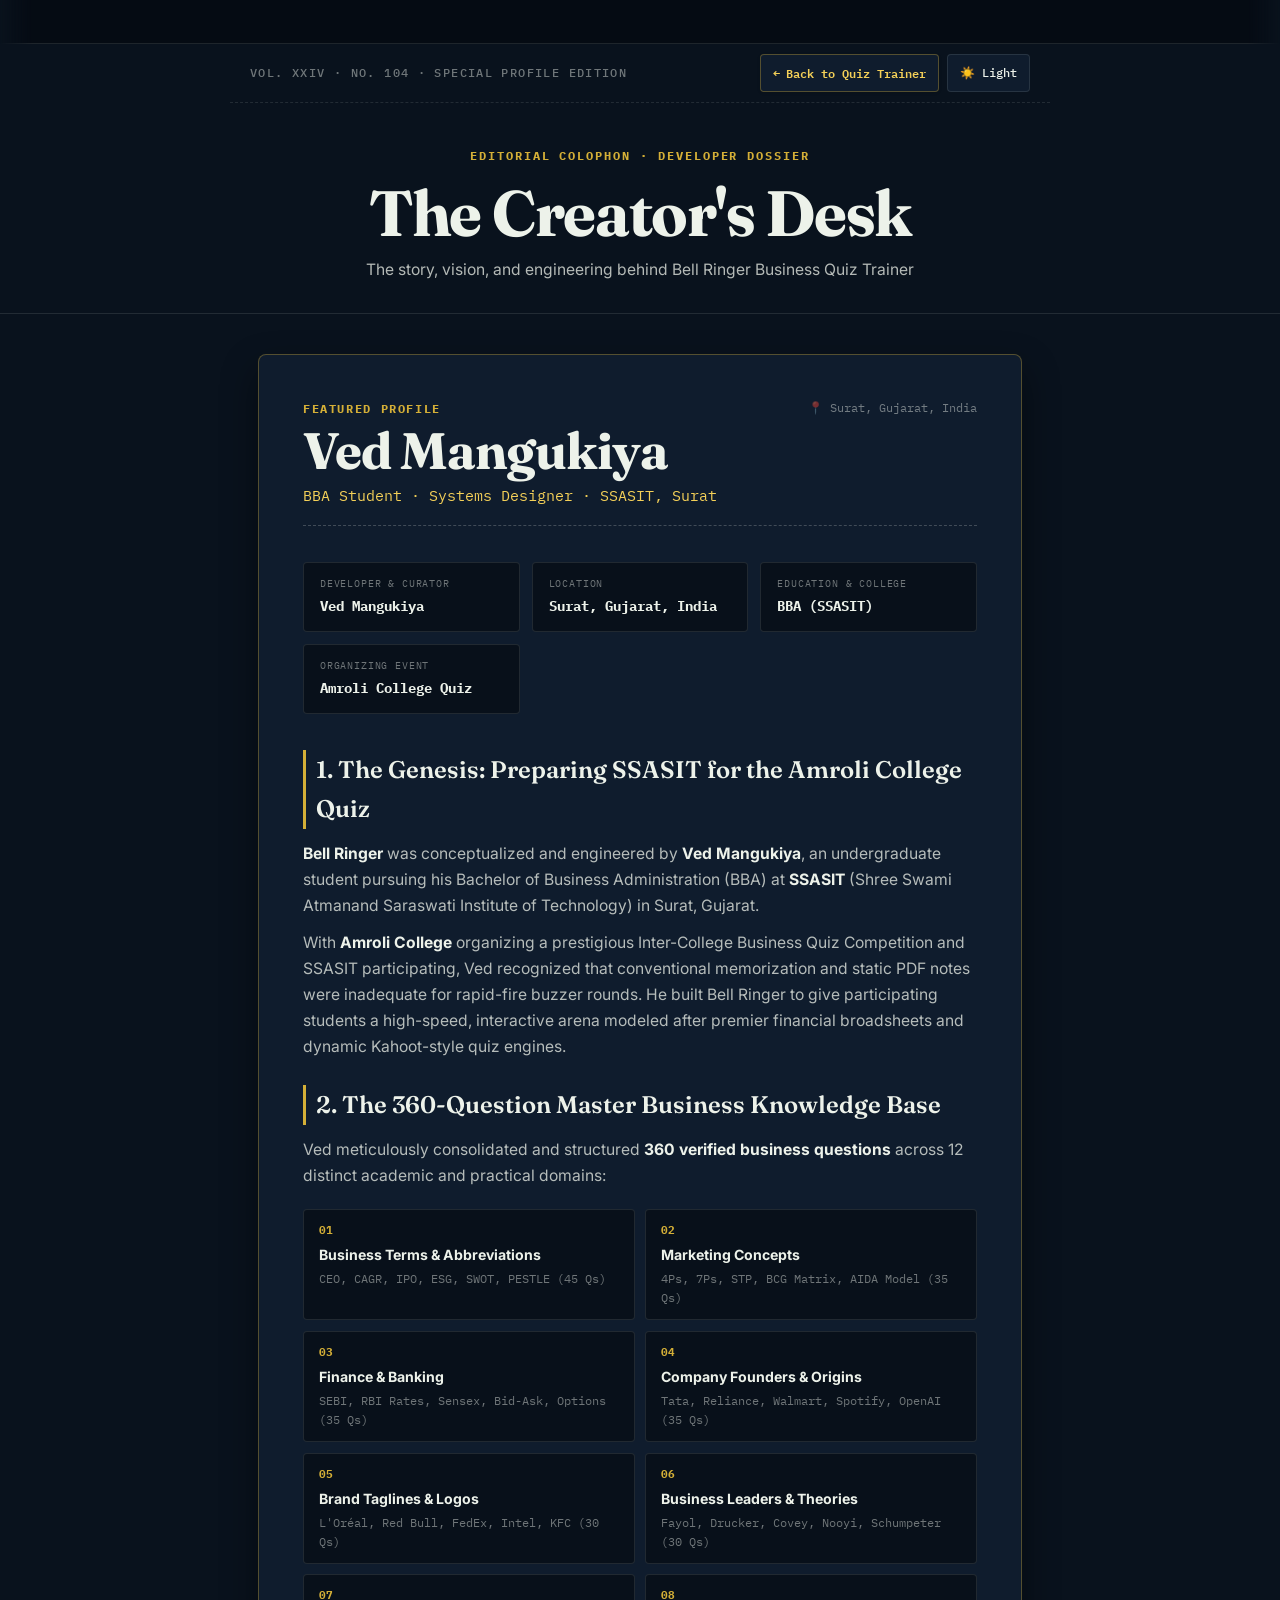
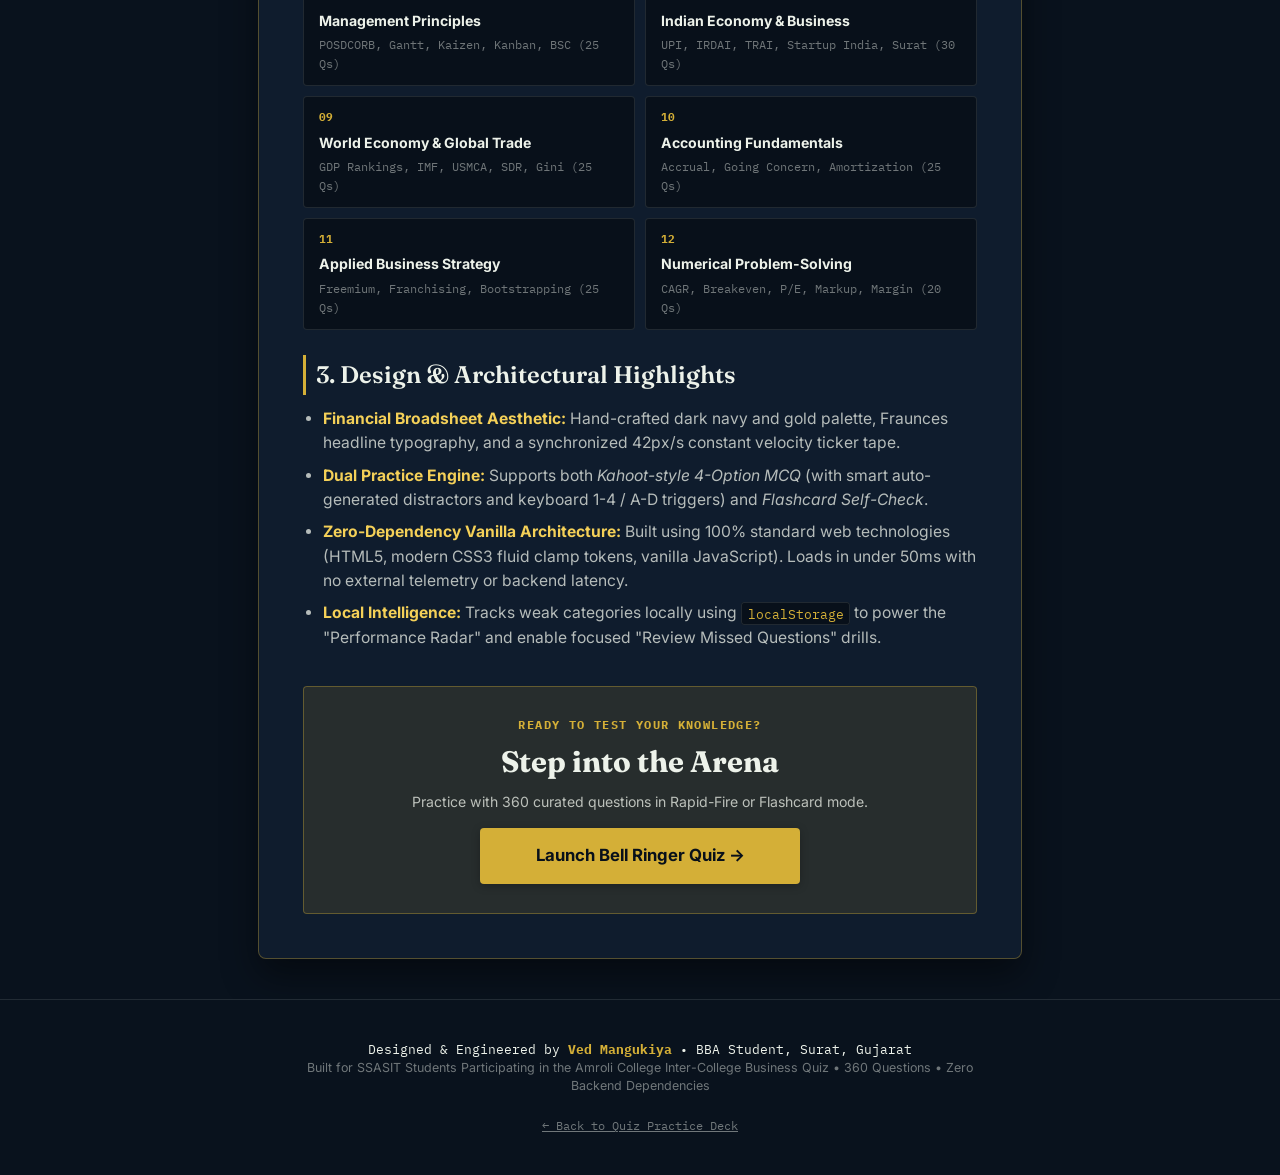
==== developer.html @ 05d9c9e7 "feat: enhance ticker animation with dynamic speed calculation, updated styling, and new developer at" ====
<!DOCTYPE html>
<html lang="en" data-theme="dark">
<head>
  <meta charset="UTF-8" />
  <meta name="viewport" content="width=device-width, initial-scale=1.0, maximum-scale=1.0, user-scalable=no" />
  <title>Developer Dispatch — Ved Mangukiya | Bell Ringer</title>
  <meta name="description" content="Meet Ved Mangukiya, the BBA student from Surat, Gujarat who designed and engineered the Bell Ringer 360-question business quiz practice system for SSASIT's participation in the Amroli College Quiz." />
  <link rel="preconnect" href="https://fonts.googleapis.com">
  <link rel="preconnect" href="https://fonts.gstatic.com" crossorigin>
  <link href="https://fonts.googleapis.com/css2?family=Fraunces:ital,opsz,wght@0,9..144,500;0,9..144,700;1,9..144,400&family=IBM+Plex+Mono:ital,wght@0,400;0,500;0,600;0,700;1,400&family=Inter:wght@400;500;600;700&display=swap" rel="stylesheet">
  <link rel="stylesheet" href="style.css" />
</head>
<body>

  <!-- Ticker tape: The signature financial headline element -->
  <div class="ticker-wrap" aria-hidden="true">
    <div class="ticker" id="ticker">
      <span><span class="ticker-tag">CURATOR</span> <strong>VED MANGUKIYA</strong> <span class="up">▲ SURAT, GUJARAT</span></span>
      <span><span class="ticker-tag">EVENT</span> <strong>AMROLI COLLEGE QUIZ</strong> <span class="up">▲ SSASIT TEAM</span></span>
      <span><span class="ticker-tag">ACADEMICS</span> <strong>BBA (SSASIT)</strong> <span class="up">▲ GTU</span></span>
      <span><span class="ticker-tag">SYLLABUS</span> <strong>360 QUESTIONS</strong> <span class="up">▲ 12 BOARDS</span></span>
      <span><span class="ticker-tag">TERMS</span> <strong>ABBREVIATIONS</strong> <span class="up">▲ 45 Qs</span></span>
      <span><span class="ticker-tag">MARKETING</span> <strong>4Ps &amp; STRATEGY</strong> <span class="down">▼ 35 Qs</span></span>
      <span><span class="ticker-tag">FINANCE</span> <strong>BANKING &amp; MARKETS</strong> <span class="up">▲ 35 Qs</span></span>
      <span><span class="ticker-tag">COMPANIES</span> <strong>FOUNDERS &amp; ORIGINS</strong> <span class="down">▼ 35 Qs</span></span>
      <span><span class="ticker-tag">TAGLINES</span> <strong>BRAND IDENTITIES</strong> <span class="up">▲ 30 Qs</span></span>
      <span><span class="ticker-tag">LEADERS</span> <strong>MANAGEMENT GURUS</strong> <span class="down">▼ 30 Qs</span></span>
      <span><span class="ticker-tag">MANAGEMENT</span> <strong>PRINCIPLES &amp; OPS</strong> <span class="up">▲ 25 Qs</span></span>
      <span><span class="ticker-tag">INDIA</span> <strong>ECONOMY &amp; STARTUPS</strong> <span class="down">▼ 30 Qs</span></span>
      <span><span class="ticker-tag">GLOBAL</span> <strong>GDP &amp; WORLD TRADE</strong> <span class="up">▲ 25 Qs</span></span>
      <span><span class="ticker-tag">ACCOUNTING</span> <strong>STATEMENTS &amp; RATIOS</strong> <span class="down">▼ 25 Qs</span></span>
      <span><span class="ticker-tag">STRATEGY</span> <strong>HOW BUSINESS WORKS</strong> <span class="up">▲ 25 Qs</span></span>
      <span><span class="ticker-tag">NUMERICAL</span> <strong>CAGR &amp; BREAKEVEN</strong> <span class="down">▼ 20 Qs</span></span>
      <!-- Seamless Infinite Marquee Loop -->
      <span><span class="ticker-tag">CURATOR</span> <strong>VED MANGUKIYA</strong> <span class="up">▲ SURAT, GUJARAT</span></span>
      <span><span class="ticker-tag">EVENT</span> <strong>AMROLI COLLEGE QUIZ</strong> <span class="up">▲ SSASIT TEAM</span></span>
      <span><span class="ticker-tag">ACADEMICS</span> <strong>BBA (SSASIT)</strong> <span class="up">▲ GTU</span></span>
      <span><span class="ticker-tag">SYLLABUS</span> <strong>360 QUESTIONS</strong> <span class="up">▲ 12 BOARDS</span></span>
      <span><span class="ticker-tag">TERMS</span> <strong>ABBREVIATIONS</strong> <span class="up">▲ 45 Qs</span></span>
      <span><span class="ticker-tag">MARKETING</span> <strong>4Ps &amp; STRATEGY</strong> <span class="down">▼ 35 Qs</span></span>
      <span><span class="ticker-tag">FINANCE</span> <strong>BANKING &amp; MARKETS</strong> <span class="up">▲ 35 Qs</span></span>
      <span><span class="ticker-tag">COMPANIES</span> <strong>FOUNDERS &amp; ORIGINS</strong> <span class="down">▼ 35 Qs</span></span>
      <span><span class="ticker-tag">TAGLINES</span> <strong>BRAND IDENTITIES</strong> <span class="up">▲ 30 Qs</span></span>
      <span><span class="ticker-tag">LEADERS</span> <strong>MANAGEMENT GURUS</strong> <span class="down">▼ 30 Qs</span></span>
      <span><span class="ticker-tag">MANAGEMENT</span> <strong>PRINCIPLES &amp; OPS</strong> <span class="up">▲ 25 Qs</span></span>
      <span><span class="ticker-tag">INDIA</span> <strong>ECONOMY &amp; STARTUPS</strong> <span class="down">▼ 30 Qs</span></span>
      <span><span class="ticker-tag">GLOBAL</span> <strong>GDP &amp; WORLD TRADE</strong> <span class="up">▲ 25 Qs</span></span>
      <span><span class="ticker-tag">ACCOUNTING</span> <strong>STATEMENTS &amp; RATIOS</strong> <span class="down">▼ 25 Qs</span></span>
      <span><span class="ticker-tag">STRATEGY</span> <strong>HOW BUSINESS WORKS</strong> <span class="up">▲ 25 Qs</span></span>
      <span><span class="ticker-tag">NUMERICAL</span> <strong>CAGR &amp; BREAKEVEN</strong> <span class="down">▼ 20 Qs</span></span>
    </div>
  </div>

  <!-- Masthead -->
  <header class="masthead">
    <div class="masthead-top">
      <div class="header-edition">VOL. XXIV &middot; NO. 104 &middot; SPECIAL PROFILE EDITION</div>
      <div class="masthead-actions">
        <a href="index.html" class="header-btn" title="Return to Quiz Trainer">
          <span class="btn-icon" aria-hidden="true">&larr;</span>
          <span>Back to Quiz Trainer</span>
        </a>
        <button id="theme-toggle" class="theme-toggle" type="button" aria-label="Toggle light and dark theme" title="Toggle theme (Alt+T)">
          <span class="theme-icon-dark" aria-hidden="true">☀️ <span class="theme-label">Light</span></span>
          <span class="theme-icon-light" aria-hidden="true">🌙 <span class="theme-label">Dark</span></span>
        </button>
      </div>
    </div>
    <div class="masthead-inner">
      <p class="eyebrow">EDITORIAL COLOPHON &middot; DEVELOPER DOSSIER</p>
      <h1 class="newspaper-title">The Creator's Desk</h1>
      <p class="subhead">The story, vision, and engineering behind Bell Ringer Business Quiz Trainer</p>
    </div>
  </header>

  <main id="main-content" class="dev-page-main">
    
    <!-- Hero Article Card -->
    <article class="dev-article-card">
      <div class="article-header">
        <div class="author-badge-row">
          <span class="lead-kicker">FEATURED PROFILE</span>
          <span class="badge-location">📍 Surat, Gujarat, India</span>
        </div>
        <h2 class="article-headline">Ved Mangukiya</h2>
        <p class="article-byline">BBA Student &middot; Systems Designer &middot; SSASIT, Surat</p>
      </div>

      <!-- Quick Matrix Grid -->
      <div class="dev-matrix-grid">
        <div class="matrix-box">
          <span class="matrix-label">DEVELOPER &amp; CURATOR</span>
          <span class="matrix-value">Ved Mangukiya</span>
        </div>
        <div class="matrix-box">
          <span class="matrix-label">LOCATION</span>
          <span class="matrix-value">Surat, Gujarat, India</span>
        </div>
        <div class="matrix-box">
          <span class="matrix-label">EDUCATION &amp; COLLEGE</span>
          <span class="matrix-value">BBA (SSASIT)</span>
        </div>
        <div class="matrix-box">
          <span class="matrix-label">ORGANIZING EVENT</span>
          <span class="matrix-value">Amroli College Quiz</span>
        </div>
      </div>

      <!-- Narrative Sections -->
      <div class="article-body">
        <section class="story-section">
          <h3 class="story-heading">1. The Genesis: Preparing SSASIT for the Amroli College Quiz</h3>
          <p>
            <strong>Bell Ringer</strong> was conceptualized and engineered by <strong>Ved Mangukiya</strong>, an undergraduate student pursuing his Bachelor of Business Administration (BBA) at <strong>SSASIT</strong> (Shree Swami Atmanand Saraswati Institute of Technology) in Surat, Gujarat.
          </p>
          <p>
            With <strong>Amroli College</strong> organizing a prestigious Inter-College Business Quiz Competition and SSASIT participating, Ved recognized that conventional memorization and static PDF notes were inadequate for rapid-fire buzzer rounds. He built Bell Ringer to give participating students a high-speed, interactive arena modeled after premier financial broadsheets and dynamic Kahoot-style quiz engines.
          </p>
        </section>

        <section class="story-section">
          <h3 class="story-heading">2. The 360-Question Master Business Knowledge Base</h3>
          <p>
            Ved meticulously consolidated and structured <strong>360 verified business questions</strong> across 12 distinct academic and practical domains:
          </p>
          <div class="boards-overview-grid">
            <div class="board-card">
              <span class="board-card-num">01</span>
              <span class="board-card-name">Business Terms &amp; Abbreviations</span>
              <span class="board-card-desc">CEO, CAGR, IPO, ESG, SWOT, PESTLE (45 Qs)</span>
            </div>
            <div class="board-card">
              <span class="board-card-num">02</span>
              <span class="board-card-name">Marketing Concepts</span>
              <span class="board-card-desc">4Ps, 7Ps, STP, BCG Matrix, AIDA Model (35 Qs)</span>
            </div>
            <div class="board-card">
              <span class="board-card-num">03</span>
              <span class="board-card-name">Finance &amp; Banking</span>
              <span class="board-card-desc">SEBI, RBI Rates, Sensex, Bid-Ask, Options (35 Qs)</span>
            </div>
            <div class="board-card">
              <span class="board-card-num">04</span>
              <span class="board-card-name">Company Founders &amp; Origins</span>
              <span class="board-card-desc">Tata, Reliance, Walmart, Spotify, OpenAI (35 Qs)</span>
            </div>
            <div class="board-card">
              <span class="board-card-num">05</span>
              <span class="board-card-name">Brand Taglines &amp; Logos</span>
              <span class="board-card-desc">L'Oréal, Red Bull, FedEx, Intel, KFC (30 Qs)</span>
            </div>
            <div class="board-card">
              <span class="board-card-num">06</span>
              <span class="board-card-name">Business Leaders &amp; Theories</span>
              <span class="board-card-desc">Fayol, Drucker, Covey, Nooyi, Schumpeter (30 Qs)</span>
            </div>
            <div class="board-card">
              <span class="board-card-num">07</span>
              <span class="board-card-name">Management Principles</span>
              <span class="board-card-desc">POSDCORB, Gantt, Kaizen, Kanban, BSC (25 Qs)</span>
            </div>
            <div class="board-card">
              <span class="board-card-num">08</span>
              <span class="board-card-name">Indian Economy &amp; Business</span>
              <span class="board-card-desc">UPI, IRDAI, TRAI, Startup India, Surat (30 Qs)</span>
            </div>
            <div class="board-card">
              <span class="board-card-num">09</span>
              <span class="board-card-name">World Economy &amp; Global Trade</span>
              <span class="board-card-desc">GDP Rankings, IMF, USMCA, SDR, Gini (25 Qs)</span>
            </div>
            <div class="board-card">
              <span class="board-card-num">10</span>
              <span class="board-card-name">Accounting Fundamentals</span>
              <span class="board-card-desc">Accrual, Going Concern, Amortization (25 Qs)</span>
            </div>
            <div class="board-card">
              <span class="board-card-num">11</span>
              <span class="board-card-name">Applied Business Strategy</span>
              <span class="board-card-desc">Freemium, Franchising, Bootstrapping (25 Qs)</span>
            </div>
            <div class="board-card">
              <span class="board-card-num">12</span>
              <span class="board-card-name">Numerical Problem-Solving</span>
              <span class="board-card-desc">CAGR, Breakeven, P/E, Markup, Margin (20 Qs)</span>
            </div>
          </div>
        </section>

        <section class="story-section">
          <h3 class="story-heading">3. Design &amp; Architectural Highlights</h3>
          <ul class="tech-points-list">
            <li>
              <strong>Financial Broadsheet Aesthetic:</strong> Hand-crafted dark navy and gold palette, Fraunces headline typography, and a synchronized 42px/s constant velocity ticker tape.
            </li>
            <li>
              <strong>Dual Practice Engine:</strong> Supports both <em>Kahoot-style 4-Option MCQ</em> (with smart auto-generated distractors and keyboard 1-4 / A-D triggers) and <em>Flashcard Self-Check</em>.
            </li>
            <li>
              <strong>Zero-Dependency Vanilla Architecture:</strong> Built using 100% standard web technologies (HTML5, modern CSS3 fluid clamp tokens, vanilla JavaScript). Loads in under 50ms with no external telemetry or backend latency.
            </li>
            <li>
              <strong>Local Intelligence:</strong> Tracks weak categories locally using <code>localStorage</code> to power the "Performance Radar" and enable focused "Review Missed Questions" drills.
            </li>
          </ul>
        </section>
      </div>

      <!-- Action Footer -->
      <div class="dev-action-box">
        <div class="action-box-inner">
          <span class="action-box-tag">READY TO TEST YOUR KNOWLEDGE?</span>
          <h3 class="action-box-title">Step into the Arena</h3>
          <p class="action-box-sub">Practice with 360 curated questions in Rapid-Fire or Flashcard mode.</p>
          <a href="index.html" class="btn-primary dev-launch-btn">
            <span>Launch Bell Ringer Quiz &rarr;</span>
          </a>
        </div>
      </div>
    </article>

  </main>

  <footer>
    <div class="footer-inner">
      <div class="footer-branding">
        <p class="footer-creator">
          Designed &amp; Engineered by <strong>Ved Mangukiya</strong> &bull; BBA Student, Surat, Gujarat
        </p>
        <p class="footer-sub">
          Built for SSASIT Students Participating in the Amroli College Inter-College Business Quiz &bull; 360 Questions &bull; Zero Backend Dependencies
        </p>
      </div>
      <div class="footer-actions">
        <a href="index.html" class="btn-text-link">&larr; Back to Quiz Practice Deck</a>
      </div>
    </div>
  </footer>

  <script>
    // Theme & Exact Constant Velocity Ticker Management for developer.html
    (function () {
      const STORAGE_KEY_THEME = "bellringer_theme_v1";
      const TICKER_PIXELS_PER_SECOND = 42; // Exactly matches index.html velocity
      const savedTheme = localStorage.getItem(STORAGE_KEY_THEME) || "dark";
      document.documentElement.setAttribute("data-theme", savedTheme);

      // Set identical velocity for ticker
      const ticker = document.getElementById("ticker");
      if (ticker) {
        requestAnimationFrame(() => {
          const singleCycleWidth = ticker.scrollWidth / 2;
          const durationSeconds = Math.round(singleCycleWidth / TICKER_PIXELS_PER_SECOND);
          ticker.style.animationDuration = `${durationSeconds}s`;
        });
      }

      const themeToggleBtn = document.getElementById("theme-toggle");
      if (themeToggleBtn) {
        themeToggleBtn.addEventListener("click", () => {
          const currentTheme = document.documentElement.getAttribute("data-theme") || "dark";
          const newTheme = currentTheme === "dark" ? "light" : "dark";
          document.documentElement.setAttribute("data-theme", newTheme);
          localStorage.setItem(STORAGE_KEY_THEME, newTheme);
        });
      }

      window.addEventListener("keydown", (e) => {
        if (e.altKey && (e.key === "t" || e.key === "T")) {
          e.preventDefault();
          const currentTheme = document.documentElement.getAttribute("data-theme") || "dark";
          const newTheme = currentTheme === "dark" ? "light" : "dark";
          document.documentElement.setAttribute("data-theme", newTheme);
          localStorage.setItem(STORAGE_KEY_THEME, newTheme);
        }
      });
    })();
  </script>
</body>
</html>
---- style.css ----
/* ==========================================================================
   BELL RINGER — BBA BUSINESS QUIZ TRAINER
   Visual Identity: Financial Broadsheet / Wall Street Newspaper & Ticker
   Curated & Engineered by Ved Mangukiya · BBA Student, Surat, Gujarat
   ========================================================================== */

/* MANDATORY BASE: Ensure HTML5 hidden attribute is never overridden by display rules */
[hidden] {
  display: none !important;
}

:root {
  /* Core Color Palette (Dark Theme Default: Rich Deep Navy & Financial Gold) */
  --ink-base: #050b13;
  --ink: #09121d;
  --ink-surface: #0f1c2d;
  --ink-elevated: #15253b;
  --ink-input: #08101a;
  
  --paper: #edf2ea;
  --paper-muted: rgba(237, 242, 234, 0.75);
  --paper-faint: rgba(237, 242, 234, 0.45);
  
  --gold: #d4af37;
  --gold-bright: #f4d058;
  --gold-hover: #e5be42;
  --gold-deep: #b89124;
  --gold-surface: rgba(212, 175, 55, 0.12);
  --gold-surface-hover: rgba(212, 175, 55, 0.18);
  --gold-border: rgba(212, 175, 55, 0.35);
  --gold-border-strong: rgba(212, 175, 55, 0.65);
  
  --mint: #2ea87e;
  --mint-bright: #3edfa8;
  --mint-surface: rgba(46, 168, 126, 0.16);
  --mint-border: rgba(46, 168, 126, 0.4);
  
  --coral: #e24e24;
  --coral-bright: #ff683b;
  --coral-surface: rgba(226, 78, 36, 0.16);
  --coral-border: rgba(226, 78, 36, 0.4);
  
  --line: rgba(237, 242, 234, 0.11);
  --line-strong: rgba(237, 242, 234, 0.22);
  --line-gold: rgba(212, 175, 55, 0.28);
  
  --card-bg: #f8faf5;
  --card-text: #09121d;
  --card-subtext: rgba(9, 18, 29, 0.68);
  --card-border: rgba(9, 18, 29, 0.14);
  --card-kicker: #947118;
  --card-prompt: rgba(9, 18, 29, 0.52);

  --answer-box-bg: #eaf4ef;
  --answer-box-border: rgba(46, 168, 126, 0.35);
  --answer-box-text: #062417;

  --mcq-btn-bg: #ffffff;
  --mcq-btn-border: rgba(9, 18, 29, 0.15);
  --mcq-btn-text: #09121d;
  --mcq-letter-bg: rgba(9, 18, 29, 0.08);
  --mcq-letter-text: #09121d;

  --shadow-sm: 0 2px 8px rgba(0, 0, 0, 0.25);
  --shadow-md: 0 8px 24px rgba(0, 0, 0, 0.35);
  --shadow-lg: 0 16px 36px rgba(0, 0, 0, 0.45);
  --shadow-gold: 0 4px 16px rgba(212, 175, 55, 0.28);

  /* Typography Scale */
  --font-display: "Fraunces", Georgia, serif;
  --font-mono: "IBM Plex Mono", Consolas, monospace;
  --font-body: "Inter", -apple-system, BlinkMacSystemFont, "Segoe UI", Roboto, sans-serif;

  /* Fluid Spacing Scale (clamp based for responsive layout) */
  --space-3xs: clamp(0.2rem, 0.4vw, 0.25rem);
  --space-2xs: clamp(0.35rem, 0.7vw, 0.5rem);
  --space-xs: clamp(0.6rem, 1.2vw, 0.75rem);
  --space-sm: clamp(0.85rem, 1.6vw, 1.1rem);
  --space-md: clamp(1.2rem, 2.4vw, 1.6rem);
  --space-lg: clamp(1.6rem, 3.2vw, 2.25rem);
  --space-xl: clamp(2.2rem, 4.5vw, 3.2rem);

  /* Minimum touch target size */
  --touch-target: max(48px, 3rem);
  --radius-sm: 4px;
  --radius-md: 8px;
  --radius-lg: 12px;
}

/* --- Light Theme Inversion: Clean Financial Broadsheet Palette --- */
[data-theme="light"] {
  --ink-base: #e8e3d6;
  --ink: #f4f0e6;
  --ink-surface: #ffffff;
  --ink-elevated: #ece7db;
  --ink-input: #faf8f2;
  
  --paper: #091422;
  --paper-muted: rgba(9, 20, 34, 0.78);
  --paper-faint: rgba(9, 20, 34, 0.48);
  
  --gold: #9e7518;
  --gold-bright: #846010;
  --gold-hover: #886412;
  --gold-deep: #704f08;
  --gold-surface: rgba(158, 117, 24, 0.12);
  --gold-surface-hover: rgba(158, 117, 24, 0.18);
  --gold-border: rgba(158, 117, 24, 0.38);
  --gold-border-strong: rgba(158, 117, 24, 0.65);
  
  --mint: #197a57;
  --mint-bright: #126346;
  --mint-surface: rgba(25, 122, 87, 0.12);
  --mint-border: rgba(25, 122, 87, 0.35);
  
  --coral: #c83b16;
  --coral-bright: #a62d0d;
  --coral-surface: rgba(200, 59, 22, 0.12);
  --coral-border: rgba(200, 59, 22, 0.35);
  
  --line: rgba(9, 20, 34, 0.12);
  --line-strong: rgba(9, 20, 34, 0.24);
  --line-gold: rgba(158, 117, 24, 0.28);
  
  --card-bg: #ffffff;
  --card-text: #091422;
  --card-subtext: rgba(9, 20, 34, 0.68);
  --card-border: rgba(9, 20, 34, 0.16);
  --card-kicker: #886412;
  --card-prompt: rgba(9, 20, 34, 0.52);

  --answer-box-bg: #eef7f2;
  --answer-box-border: rgba(25, 122, 87, 0.32);
  --answer-box-text: #092e1e;

  --mcq-btn-bg: #f8f6f0;
  --mcq-btn-border: rgba(9, 20, 34, 0.16);
  --mcq-btn-text: #091422;
  --mcq-letter-bg: rgba(9, 20, 34, 0.08);
  --mcq-letter-text: #091422;

  --shadow-sm: 0 2px 8px rgba(9, 20, 34, 0.06);
  --shadow-md: 0 8px 24px rgba(9, 20, 34, 0.09);
  --shadow-lg: 0 16px 36px rgba(9, 20, 34, 0.14);
  --shadow-gold: 0 4px 14px rgba(158, 117, 24, 0.22);
}

/* --- Reset & Global Baseline --- */
*, *::before, *::after {
  box-sizing: border-box;
}

html {
  font-size: 16px;
  -webkit-text-size-adjust: 100%;
  scroll-behavior: smooth;
}

body {
  margin: 0;
  padding: 0;
  background-color: var(--ink);
  color: var(--paper);
  font-family: var(--font-body);
  font-size: 1rem;
  line-height: 1.5;
  min-height: 100vh;
  display: flex;
  flex-direction: column;
  transition: background-color 0.25s ease, color 0.25s ease;
  overflow-x: hidden;
}

/* Accessible Screen-Reader Utility */
.sr-only {
  position: absolute;
  width: 1px;
  height: 1px;
  padding: 0;
  margin: -1px;
  overflow: hidden;
  clip: rect(0, 0, 0, 0);
  white-space: nowrap;
  border: 0;
}

/* Clear Focus Rings on All Interactive Elements */
:focus-visible {
  outline: 2px solid var(--gold);
  outline-offset: 3px;
}

/* ==========================================================================
   TICKER TAPE (SIGNATURE FINANCIAL HEADLINE BAR)
   Refined with slower, smoother scroll speed and edge fade mask
   ========================================================================== */
.ticker-wrap {
  background: var(--ink-base);
  border-bottom: 1px solid var(--line);
  overflow: hidden;
  white-space: nowrap;
  padding: 0.55rem 0;
  position: sticky;
  top: 0;
  z-index: 50;
  box-shadow: var(--shadow-sm);
  mask-image: linear-gradient(90deg, transparent 0%, #000 2.5%, #000 97.5%, transparent 100%);
  -webkit-mask-image: linear-gradient(90deg, transparent 0%, #000 2.5%, #000 97.5%, transparent 100%);
  user-select: none;
}

.ticker-wrap:hover .ticker {
  animation-play-state: paused;
}

.ticker {
  display: inline-block;
  font-family: var(--font-mono);
  font-size: clamp(0.72rem, 1.3vw, 0.82rem);
  letter-spacing: 0.05em;
  color: var(--gold);
  /* Slower, elegant, comfortable reading speed (68s) across all pages */
  animation: scroll-ticker 68s linear infinite;
  padding-left: 100%;
}

.ticker span {
  display: inline-flex;
  align-items: center;
  gap: 0.4rem;
  margin-right: 2.75rem;
}

.ticker .up {
  color: var(--mint-bright);
  font-weight: 700;
}

.ticker .down {
  color: var(--coral-bright);
  font-weight: 700;
}

.ticker .ticker-tag {
  background: var(--gold-surface);
  border: 1px solid var(--gold-border);
  padding: 0.1rem 0.35rem;
  border-radius: 2px;
  color: var(--gold-bright);
  font-size: 0.68rem;
  font-weight: 700;
}

@keyframes scroll-ticker {
  0% { transform: translate3d(0, 0, 0); }
  100% { transform: translate3d(-100%, 0, 0); }
}

/* ==========================================================================
   MASTHEAD (FINANCIAL BROADSHEET NEWSPAPER HEADER)
   ========================================================================== */
.masthead {
  border-bottom: 1px solid var(--line);
  background: var(--ink);
  position: relative;
}

.masthead-top {
  max-width: 820px;
  margin: 0 auto;
  padding: 0.65rem 1.25rem;
  display: flex;
  justify-content: space-between;
  align-items: center;
  border-bottom: 1px dashed var(--line);
  gap: 0.5rem;
}

.header-edition {
  font-family: var(--font-mono);
  font-size: clamp(0.62rem, 1.2vw, 0.72rem);
  letter-spacing: 0.12em;
  color: var(--paper-faint);
  font-weight: 500;
}

.masthead-actions {
  display: flex;
  align-items: center;
  gap: 0.5rem;
}

.header-btn {
  background: var(--ink-surface);
  border: 1px solid var(--gold-border);
  color: var(--gold-bright);
  border-radius: var(--radius-sm);
  padding: 0.4rem 0.75rem;
  font-family: var(--font-mono);
  font-size: 0.75rem;
  font-weight: 600;
  cursor: pointer;
  display: inline-flex;
  align-items: center;
  gap: 0.4rem;
  min-height: 38px;
  text-decoration: none;
  transition: all 0.15s ease;
  box-shadow: 0 1px 3px rgba(0, 0, 0, 0.15);
}

.header-btn:hover {
  background: var(--gold);
  color: #08101a;
  border-color: var(--gold);
  transform: translateY(-1px);
  box-shadow: var(--shadow-gold);
}

.theme-toggle {
  background: var(--ink-surface);
  border: 1px solid var(--line);
  color: var(--paper);
  border-radius: var(--radius-sm);
  padding: 0.4rem 0.75rem;
  font-family: var(--font-mono);
  font-size: 0.75rem;
  font-weight: 500;
  cursor: pointer;
  display: inline-flex;
  align-items: center;
  gap: 0.35rem;
  min-height: 38px;
  transition: all 0.15s ease;
}

.theme-toggle:hover {
  background: var(--ink-elevated);
  border-color: var(--gold-border);
  color: var(--gold);
}

[data-theme="dark"] .theme-icon-light { display: none; }
[data-theme="light"] .theme-icon-dark { display: none; }

.masthead-inner {
  max-width: 820px;
  margin: 0 auto;
  padding: clamp(1.75rem, 4vw, 2.75rem) clamp(1rem, 3vw, 1.5rem) clamp(1.25rem, 3vw, 2rem);
  text-align: center;
}

.eyebrow {
  font-family: var(--font-mono);
  font-size: clamp(0.68rem, 1.3vw, 0.76rem);
  letter-spacing: 0.16em;
  text-transform: uppercase;
  color: var(--gold);
  margin: 0 0 var(--space-xs);
  font-weight: 700;
}

.newspaper-title {
  font-family: var(--font-display);
  font-optical-sizing: auto;
  font-weight: 700;
  font-size: clamp(2.3rem, 7vw, 4rem);
  line-height: 1.08;
  margin: 0;
  letter-spacing: -0.02em;
  color: var(--paper);
}

.subhead {
  font-size: clamp(0.86rem, 1.8vw, 0.98rem);
  color: var(--paper-muted);
  max-width: 580px;
  margin: var(--space-xs) auto 0;
  line-height: 1.45;
}

.curator-byline {
  font-family: var(--font-mono);
  font-size: clamp(0.72rem, 1.4vw, 0.78rem);
  color: var(--gold);
  margin: 0.75rem auto 0;
  letter-spacing: 0.04em;
}

.byline-link {
  color: inherit;
  text-decoration: underline;
  text-decoration-color: var(--gold);
  font-weight: 700;
  transition: color 0.15s ease;
}

.byline-link:hover {
  color: var(--gold-bright);
}

/* ==========================================================================
   MAIN LAYOUT CONTAINER & RESPONSIVENESS
   ========================================================================== */
main {
  max-width: 760px;
  width: 100%;
  margin: 0 auto;
  padding: clamp(1.25rem, 3.5vw, 2.5rem) clamp(1rem, 3.5vw, 1.75rem) max(2.5rem, env(safe-area-inset-bottom));
  flex: 1;
}

/* Dedicated Developer Page Layout */
main.dev-page-main {
  max-width: 820px;
}

/* ==========================================================================
   CONTROL DECK (QUIZ CONFIGURATION)
   ========================================================================== */
.control-deck {
  background: var(--ink-surface);
  border: 1px solid var(--line-strong);
  border-radius: var(--radius-md);
  padding: clamp(1.25rem, 3.5vw, 2rem);
  box-shadow: var(--shadow-md);
  display: flex;
  flex-direction: column;
  gap: var(--space-md);
  position: relative;
}

/* Weak Categories Performance Card */
.weak-card {
  background: var(--gold-surface);
  border: 1px solid var(--gold-border);
  border-radius: var(--radius-sm);
  padding: var(--space-sm);
}

.weak-card-header {
  display: flex;
  justify-content: space-between;
  align-items: center;
  margin-bottom: var(--space-2xs);
}

.weak-tag {
  font-family: var(--font-mono);
  font-size: 0.65rem;
  font-weight: 700;
  letter-spacing: 0.1em;
  color: var(--gold);
}

.weak-sub {
  font-size: 0.72rem;
  color: var(--paper-faint);
  font-family: var(--font-mono);
}

.weak-title {
  font-family: var(--font-display);
  font-size: clamp(0.95rem, 2vw, 1.1rem);
  font-weight: 600;
  margin: 0 0 var(--space-xs);
  color: var(--paper);
}

.weak-chips {
  display: flex;
  flex-wrap: wrap;
  gap: 0.4rem;
}

.weak-chip-btn {
  background: var(--ink-surface);
  border: 1px solid var(--gold-border);
  color: var(--paper);
  border-radius: var(--radius-sm);
  padding: 0.4rem 0.75rem;
  font-size: 0.8rem;
  font-family: var(--font-mono);
  cursor: pointer;
  display: inline-flex;
  align-items: center;
  gap: 0.4rem;
  transition: all 0.15s ease;
  min-height: 40px;
}

.weak-chip-btn .weak-pct {
  color: var(--coral-bright);
  font-weight: 700;
}

.weak-chip-btn:hover {
  background: var(--gold);
  color: var(--ink);
  border-color: var(--gold);
}

.weak-chip-btn:hover .weak-pct {
  color: var(--ink);
}

/* Deck Groups */
.deck-group {
  display: flex;
  flex-direction: column;
  gap: var(--space-xs);
}

.deck-header {
  display: flex;
  justify-content: space-between;
  align-items: center;
}

.deck-label {
  font-family: var(--font-mono);
  font-size: clamp(0.72rem, 1.4vw, 0.78rem);
  letter-spacing: 0.1em;
  text-transform: uppercase;
  color: var(--paper-muted);
  font-weight: 600;
}

.deck-badge {
  font-family: var(--font-mono);
  font-size: 0.72rem;
  color: var(--gold);
}

/* Horizontal Scrollable Chips Container with Gradient Edge Hint */
.chip-scroll-wrap {
  position: relative;
  width: 100%;
  overflow-x: auto;
  -webkit-overflow-scrolling: touch;
  scrollbar-width: thin;
  scrollbar-color: var(--gold-border) transparent;
  padding-bottom: 0.45rem;
}

.chip-scroll-wrap::-webkit-scrollbar {
  height: 4px;
}

.chip-scroll-wrap::-webkit-scrollbar-thumb {
  background: var(--gold-border);
  border-radius: 2px;
}

.chip-group {
  display: flex;
  flex-wrap: nowrap;
  gap: 0.5rem;
  width: max-content;
}

.chip-group.format-chips,
.chip-group.mode-chips,
.chip-group.timer-chips {
  width: 100%;
  display: grid;
  grid-template-columns: repeat(auto-fit, minmax(140px, 1fr));
  gap: 0.5rem;
}

/* Chip / Pill Selector Element */
.chip {
  background: var(--ink-input);
  border: 1px solid var(--line);
  color: var(--paper-muted);
  border-radius: var(--radius-sm);
  padding: 0.65rem 0.95rem;
  font-family: var(--font-body);
  font-size: 0.88rem;
  font-weight: 500;
  cursor: pointer;
  display: inline-flex;
  flex-direction: column;
  align-items: flex-start;
  justify-content: center;
  gap: 0.2rem;
  min-height: var(--touch-target);
  transition: all 0.15s ease;
  user-select: none;
  white-space: nowrap;
}

.chip .chip-title {
  font-size: 0.88rem;
  font-weight: 600;
  color: var(--paper);
}

.chip .chip-count {
  font-family: var(--font-mono);
  font-size: 0.7rem;
  color: var(--paper-faint);
  background: rgba(237, 242, 234, 0.08);
  padding: 0.1rem 0.35rem;
  border-radius: 2px;
  margin-left: 0.35rem;
}

.chip .chip-sub {
  font-size: 0.72rem;
  color: var(--paper-faint);
  font-family: var(--font-mono);
}

.chip:hover {
  background: var(--ink-elevated);
  border-color: var(--gold-border);
  color: var(--paper);
}

.chip.is-active {
  background: var(--gold-surface);
  border-color: var(--gold);
  color: var(--paper);
  box-shadow: 0 0 0 1px var(--gold), var(--shadow-sm);
}

.chip.is-active .chip-title {
  color: var(--gold-bright);
}

.chip.is-active .chip-count {
  background: var(--gold);
  color: var(--ink);
  font-weight: 700;
}

/* Primary Button */
.btn-primary {
  width: 100%;
  background: var(--gold);
  color: #08101a;
  border: none;
  border-radius: var(--radius-sm);
  padding: 0.95rem 1.4rem;
  font-family: var(--font-body);
  font-weight: 700;
  font-size: clamp(0.95rem, 2vw, 1.05rem);
  cursor: pointer;
  display: inline-flex;
  align-items: center;
  justify-content: center;
  gap: 0.6rem;
  min-height: var(--touch-target);
  box-shadow: var(--shadow-sm);
  text-decoration: none;
  transition: transform 0.12s ease, background 0.15s ease, box-shadow 0.15s ease;
}

.btn-primary:hover {
  background: var(--gold-hover);
  transform: translateY(-1px);
  box-shadow: var(--shadow-gold);
}

.btn-primary:active {
  transform: translateY(0);
}

.btn-arrow {
  font-size: 1.2rem;
  line-height: 1;
  transition: transform 0.15s ease;
}

.btn-primary:hover .btn-arrow {
  transform: translateX(3px);
}

/* Lifetime Stats Footer Bar */
.stats-footer-bar {
  display: flex;
  justify-content: space-between;
  align-items: center;
  padding-top: var(--space-xs);
  border-top: 1px dashed var(--line);
  font-family: var(--font-mono);
  font-size: 0.74rem;
  color: var(--paper-faint);
}

.btn-text-link {
  background: none;
  border: none;
  color: var(--paper-faint);
  font-family: var(--font-mono);
  font-size: 0.74rem;
  text-decoration: underline;
  cursor: pointer;
  padding: 0.25rem 0.45rem;
  min-height: 34px;
  display: inline-flex;
  align-items: center;
  transition: color 0.15s ease;
}

.btn-text-link:hover {
  color: var(--gold-bright);
}

/* ==========================================================================
   SESSION VIEW (SCOREBOARD, TIMER, & CARD)
   ========================================================================== */
.session {
  display: flex;
  flex-direction: column;
  gap: var(--space-md);
}

/* Progress Container */
.progress-container {
  display: flex;
  flex-direction: column;
  gap: 0.35rem;
}

.progress-meta {
  display: flex;
  justify-content: space-between;
  align-items: center;
  font-family: var(--font-mono);
  font-size: 0.7rem;
  letter-spacing: 0.08em;
  color: var(--paper-muted);
}

.progress-percent {
  color: var(--gold);
  font-weight: 600;
}

.progress-track {
  width: 100%;
  height: 6px;
  background: var(--ink-surface);
  border: 1px solid var(--line);
  border-radius: 3px;
  overflow: hidden;
}

.progress-fill {
  height: 100%;
  background: linear-gradient(90deg, var(--gold) 0%, var(--gold-bright) 100%);
  border-radius: 2px;
  transition: width 0.28s cubic-bezier(0.4, 0, 0.2, 1);
}

/* Scoreboard (4 cells, responsive 2x2 grid on mobile) */
.scoreboard {
  display: grid;
  grid-template-columns: repeat(4, 1fr);
  gap: 1px;
  background: var(--line-strong);
  border: 1px solid var(--line-strong);
  border-radius: var(--radius-sm);
  overflow: hidden;
  box-shadow: var(--shadow-sm);
}

.score-cell {
  background: var(--ink-surface);
  padding: clamp(0.75rem, 1.8vw, 0.95rem) clamp(0.5rem, 1.2vw, 0.75rem);
  text-align: center;
  display: flex;
  flex-direction: column;
  justify-content: center;
  align-items: center;
  min-height: 66px;
}

.score-label {
  display: block;
  font-family: var(--font-mono);
  font-size: clamp(0.6rem, 1.2vw, 0.68rem);
  letter-spacing: 0.08em;
  text-transform: uppercase;
  color: var(--paper-faint);
  margin-bottom: 0.25rem;
}

.score-value {
  display: block;
  font-family: var(--font-mono);
  font-size: clamp(1rem, 2.2vw, 1.25rem);
  font-weight: 700;
  color: var(--paper);
  line-height: 1.2;
}

.score-value.ok { color: var(--mint-bright); }
.score-value.miss { color: var(--coral-bright); }

.score-value.board-tag {
  font-size: clamp(0.75rem, 1.5vw, 0.88rem);
  font-weight: 600;
  color: var(--gold);
  white-space: nowrap;
  overflow: hidden;
  text-overflow: ellipsis;
  max-width: 100%;
}

/* Timer Display Bar */
.timer-display-bar {
  background: var(--ink-surface);
  border: 1px solid var(--line);
  border-radius: var(--radius-sm);
  padding: 0.6rem 0.85rem;
  display: flex;
  align-items: center;
  gap: 0.75rem;
}

.timer-info {
  display: flex;
  align-items: center;
  gap: 0.35rem;
  font-family: var(--font-mono);
  font-weight: 700;
  font-size: 0.88rem;
  color: var(--gold-bright);
  min-width: 55px;
}

.timer-track {
  flex: 1;
  height: 8px;
  background: var(--ink-input);
  border: 1px solid var(--line);
  border-radius: 4px;
  overflow: hidden;
}

.timer-fill {
  height: 100%;
  background: var(--gold);
  width: 100%;
  transition: width 1s linear, background-color 0.3s ease;
}

.timer-warning .timer-fill {
  background: var(--coral-bright);
  animation: pulse-timer 0.6s infinite alternate;
}

.timer-warning .timer-info {
  color: var(--coral-bright);
}

@keyframes pulse-timer {
  0% { opacity: 0.6; }
  100% { opacity: 1; }
}

/* ==========================================================================
   FLASHCARD & QUESTION PRESENTATION
   ========================================================================== */
.card-wrapper {
  position: relative;
  perspective: 1000px;
}

.card {
  background: var(--card-bg);
  color: var(--card-text);
  border: 1px solid var(--card-border);
  border-radius: var(--radius-md);
  padding: clamp(1.5rem, 3.5vw, 2.5rem) clamp(1.25rem, 3vw, 2.25rem);
  min-height: clamp(240px, 38vh, 340px);
  display: flex;
  flex-direction: column;
  justify-content: space-between;
  position: relative;
  box-shadow: var(--shadow-lg);
  user-select: none;
  touch-action: pan-y;
  cursor: pointer;
  transition: transform 0.2s cubic-bezier(0.25, 1, 0.5, 1), box-shadow 0.2s ease, border-color 0.2s ease;
}

.card:hover {
  box-shadow: 0 18px 40px rgba(0, 0, 0, 0.4);
}

.card:active {
  cursor: grabbing;
}

/* Swipe Badges (Visible during swipe drag on mobile in flashcard mode) */
.swipe-badge {
  position: absolute;
  top: 1rem;
  padding: 0.4rem 0.8rem;
  border-radius: var(--radius-sm);
  font-family: var(--font-mono);
  font-weight: 700;
  font-size: 0.85rem;
  letter-spacing: 0.08em;
  opacity: 0;
  pointer-events: none;
  transition: opacity 0.15s ease, transform 0.15s ease;
  z-index: 20;
}

.swipe-badge-left {
  right: 1rem;
  background: var(--coral);
  color: #ffffff;
  border: 2px solid var(--coral-bright);
  transform: rotate(8deg);
}

.swipe-badge-right {
  left: 1rem;
  background: var(--mint);
  color: #ffffff;
  border: 2px solid var(--mint-bright);
  transform: rotate(-8deg);
}

/* Card Content Layout */
.card-content {
  display: flex;
  flex-direction: column;
  gap: clamp(0.85rem, 2vw, 1.25rem);
  width: 100%;
}

.card-meta {
  display: flex;
  justify-content: space-between;
  align-items: center;
}

.card-kicker {
  font-family: var(--font-mono);
  font-size: clamp(0.65rem, 1.2vw, 0.72rem);
  letter-spacing: 0.14em;
  text-transform: uppercase;
  color: var(--card-kicker);
  font-weight: 700;
  margin: 0;
}

.card-badge {
  font-family: var(--font-mono);
  font-size: 0.72rem;
  color: var(--card-subtext);
  background: rgba(9, 18, 29, 0.08);
  padding: 0.2rem 0.55rem;
  border-radius: 3px;
  font-weight: 600;
}

.card-question {
  font-family: var(--font-display);
  font-weight: 600;
  font-size: clamp(1.25rem, 3.2vw, 1.75rem);
  line-height: 1.32;
  color: var(--card-text);
  margin: 0;
}

/* Card Hint / Prompt (Visible in Flashcard mode before answer is revealed) */
.card-prompt {
  display: flex;
  align-items: center;
  justify-content: center;
  padding-top: 0.5rem;
  border-top: 1px dashed rgba(9, 18, 29, 0.12);
  margin-top: 0.5rem;
}

.card-prompt span {
  font-family: var(--font-mono);
  font-size: 0.76rem;
  color: var(--card-prompt);
  letter-spacing: 0.02em;
}

/* Answer Panel Inset Box (Shown in Flashcard mode when answer is revealed) */
.answer-panel {
  background: var(--answer-box-bg);
  border: 1px solid var(--answer-box-border);
  border-left: 4px solid var(--mint);
  border-radius: var(--radius-sm);
  padding: clamp(0.9rem, 2vw, 1.25rem);
  margin-top: 0.5rem;
  display: flex;
  flex-direction: column;
  gap: 0.35rem;
  animation: answer-reveal 0.28s cubic-bezier(0.2, 0.9, 0.3, 1) forwards;
}

.answer-header {
  display: flex;
  align-items: center;
  gap: 0.4rem;
}

.answer-kicker {
  color: var(--mint);
  font-weight: 700;
  letter-spacing: 0.12em;
}

.card-answer {
  font-family: var(--font-body);
  font-size: clamp(1.05rem, 2.4vw, 1.25rem);
  font-weight: 700;
  color: var(--answer-box-text);
  margin: 0;
  line-height: 1.4;
}

/* ==========================================================================
   KAHOOT-STYLE 4-OPTION MCQ GRID (MOBILE-FIRST)
   ========================================================================== */
.mcq-container {
  margin-top: 0.5rem;
  width: 100%;
}

.mcq-grid {
  display: grid;
  grid-template-columns: 1fr 1fr;
  gap: clamp(0.5rem, 1.5vw, 0.75rem);
  width: 100%;
}

.mcq-btn {
  background: var(--mcq-btn-bg);
  border: 2px solid var(--mcq-btn-border);
  border-radius: var(--radius-sm);
  padding: clamp(0.75rem, 1.8vw, 1.1rem) clamp(0.75rem, 1.6vw, 1rem);
  color: var(--mcq-btn-text);
  font-family: var(--font-body);
  font-size: clamp(0.85rem, 1.8vw, 1rem);
  font-weight: 600;
  text-align: left;
  cursor: pointer;
  display: flex;
  align-items: center;
  gap: 0.65rem;
  min-height: 54px;
  line-height: 1.35;
  transition: all 0.15s ease;
  box-shadow: 0 1px 3px rgba(0, 0, 0, 0.06);
  position: relative;
  overflow: hidden;
}

.mcq-letter {
  font-family: var(--font-mono);
  font-weight: 700;
  font-size: 0.82rem;
  background: var(--mcq-letter-bg);
  color: var(--mcq-letter-text);
  padding: 0.25rem 0.55rem;
  border-radius: 3px;
  flex-shrink: 0;
}

.mcq-text {
  flex: 1;
}

.mcq-btn:hover:not(:disabled) {
  border-color: var(--gold);
  background: #ffffff;
  transform: translateY(-2px);
  box-shadow: 0 6px 16px rgba(0, 0, 0, 0.12);
}

.mcq-btn:active:not(:disabled) {
  transform: translateY(0);
}

/* MCQ Correct Selection State */
.mcq-btn.is-correct {
  background: var(--mint) !important;
  border-color: var(--mint-bright) !important;
  color: #ffffff !important;
  animation: mcq-correct-pulse 0.35s ease-out forwards;
  box-shadow: 0 0 0 3px rgba(46, 168, 126, 0.4), 0 8px 20px rgba(46, 168, 126, 0.35);
}

.mcq-btn.is-correct .mcq-letter {
  background: rgba(0, 0, 0, 0.25);
  color: #ffffff;
}

/* MCQ Wrong Selection State */
.mcq-btn.is-wrong {
  background: var(--coral) !important;
  border-color: var(--coral-bright) !important;
  color: #ffffff !important;
  animation: verdict-wrong-shake 0.32s ease-out forwards;
  box-shadow: 0 0 0 3px rgba(226, 78, 36, 0.4), 0 8px 20px rgba(226, 78, 36, 0.35);
}

.mcq-btn.is-wrong .mcq-letter {
  background: rgba(0, 0, 0, 0.25);
  color: #ffffff;
}

/* Revealed Correct Option (when user made a wrong guess) */
.mcq-btn.is-revealed-correct {
  border-color: var(--mint) !important;
  background: var(--mint-surface) !important;
  box-shadow: 0 0 0 2px var(--mint);
}

.mcq-btn.is-revealed-correct .mcq-letter {
  background: var(--mint);
  color: #ffffff;
}

.mcq-btn:disabled {
  cursor: default;
}

@keyframes mcq-correct-pulse {
  0% { transform: scale(1); }
  50% { transform: scale(1.03); }
  100% { transform: scale(1); }
}

@keyframes answer-reveal {
  0% {
    opacity: 0;
    transform: translateY(8px);
  }
  100% {
    opacity: 1;
    transform: translateY(0);
  }
}

/* Card Load / Advance Transitions */
.card-slide-in {
  animation: card-in 0.22s cubic-bezier(0.16, 1, 0.3, 1) forwards;
}

@keyframes card-in {
  0% {
    opacity: 0;
    transform: translateY(12px) scale(0.98);
  }
  100% {
    opacity: 1;
    transform: translateY(0) scale(1);
  }
}

/* Micro-Interactions on Verdict */
.card-verdict-right {
  animation: verdict-right-pulse 0.32s ease-out forwards;
}

@keyframes verdict-right-pulse {
  0% {
    transform: scale(1);
    box-shadow: 0 0 0 0 rgba(46, 168, 126, 0.7);
  }
  50% {
    transform: scale(1.025);
    box-shadow: 0 0 0 8px rgba(46, 168, 126, 0);
  }
  100% {
    transform: scale(1);
  }
}

.card-verdict-wrong {
  animation: verdict-wrong-shake 0.32s ease-out forwards;
}

@keyframes verdict-wrong-shake {
  0%, 100% { transform: translateX(0); }
  20% { transform: translateX(-6px); }
  40% { transform: translateX(6px); }
  60% { transform: translateX(-4px); }
  80% { transform: translateX(4px); }
}

/* ==========================================================================
   ACTION BUTTONS & INTERACTION ROW
   ========================================================================== */
.action-row {
  display: flex;
  flex-direction: column;
  gap: var(--space-xs);
}

.btn-outline {
  background: var(--gold-surface);
  border: 2px solid var(--gold);
  color: var(--gold-bright);
  border-radius: var(--radius-sm);
  padding: 0.95rem 1.4rem;
  font-family: var(--font-body);
  font-weight: 700;
  font-size: clamp(0.95rem, 2vw, 1.05rem);
  cursor: pointer;
  display: inline-flex;
  align-items: center;
  justify-content: center;
  gap: 0.75rem;
  min-height: 48px;
  transition: all 0.15s ease;
  box-shadow: var(--shadow-sm);
}

.btn-outline:hover {
  background: var(--gold);
  color: #08101a;
  border-color: var(--gold-bright);
  transform: translateY(-1px);
  box-shadow: 0 4px 12px rgba(212, 175, 55, 0.3);
}

.btn-outline:hover .kbd-key {
  background: rgba(0, 0, 0, 0.25);
  color: #08101a;
}

.verdict-row {
  display: grid;
  grid-template-columns: 1fr 1fr;
  gap: clamp(0.5rem, 1.5vw, 0.85rem);
}

.btn-verdict {
  border: none;
  border-radius: var(--radius-sm);
  padding: 0.95rem 1rem;
  font-family: var(--font-body);
  font-weight: 700;
  font-size: clamp(0.92rem, 2vw, 1.02rem);
  cursor: pointer;
  display: inline-flex;
  align-items: center;
  justify-content: center;
  gap: 0.5rem;
  min-height: 48px;
  transition: transform 0.12s ease, filter 0.15s ease, box-shadow 0.15s ease;
}

.btn-verdict.right {
  background: var(--mint);
  color: #ffffff;
  box-shadow: 0 4px 12px rgba(46, 168, 126, 0.35);
}

.btn-verdict.wrong {
  background: var(--coral);
  color: #ffffff;
  box-shadow: 0 4px 12px rgba(226, 78, 36, 0.35);
}

.btn-verdict:hover {
  filter: brightness(1.1);
  transform: translateY(-1px);
}

.btn-verdict:active {
  transform: translateY(0);
}

/* Keyboard badge hint inside buttons */
.kbd-key {
  font-family: var(--font-mono);
  font-size: 0.75rem;
  font-weight: 600;
  padding: 0.15rem 0.45rem;
  background: rgba(0, 0, 0, 0.25);
  border-radius: 3px;
  letter-spacing: 0.05em;
  color: inherit;
}

/* Desktop & Mobile Interaction Hints */
.interaction-hints {
  display: flex;
  justify-content: center;
  padding-top: 0.25rem;
}

.desktop-hints {
  display: flex;
  align-items: center;
  gap: 0.5rem;
  font-family: var(--font-mono);
  font-size: 0.75rem;
  color: var(--paper-faint);
}

.desktop-hints kbd {
  background: var(--ink-surface);
  border: 1px solid var(--line-strong);
  border-radius: 3px;
  padding: 0.15rem 0.35rem;
  font-family: var(--font-mono);
  font-size: 0.72rem;
  color: var(--gold);
}

.hint-divider {
  color: var(--line);
}

.mobile-hints {
  font-family: var(--font-mono);
  font-size: 0.75rem;
  color: var(--paper-muted);
  text-align: center;
}

.mobile-only {
  display: none;
}

@media (hover: none) and (pointer: coarse) {
  .desktop-only { display: none !important; }
  .mobile-only { display: block !important; }
}

@media (max-width: 600px) {
  .desktop-only { display: none !important; }
  .mobile-only { display: block !important; }
  
  .mcq-grid {
    grid-template-columns: 1fr;
  }
}

/* Session Footer & Ghost Button */
.session-footer {
  display: flex;
  justify-content: center;
  margin-top: 0.5rem;
}

.btn-ghost {
  background: none;
  border: none;
  color: var(--paper-faint);
  font-family: var(--font-mono);
  font-size: 0.78rem;
  letter-spacing: 0.06em;
  text-transform: uppercase;
  cursor: pointer;
  padding: 0.6rem 1rem;
  min-height: var(--touch-target);
  display: inline-flex;
  align-items: center;
  transition: color 0.15s ease;
}

.btn-ghost:hover {
  color: var(--paper);
}

/* ==========================================================================
   DEDICATED DEVELOPER PAGE STYLES (DEVELOPER.HTML)
   ========================================================================== */
.dev-article-card {
  background: var(--ink-surface);
  border: 1px solid var(--gold-border);
  border-radius: var(--radius-md);
  padding: clamp(1.5rem, 4vw, 2.75rem);
  box-shadow: var(--shadow-lg);
  display: flex;
  flex-direction: column;
  gap: var(--space-lg);
}

.article-header {
  border-bottom: 1px dashed var(--line-strong);
  padding-bottom: var(--space-sm);
  display: flex;
  flex-direction: column;
  gap: 0.35rem;
}

.author-badge-row {
  display: flex;
  justify-content: space-between;
  align-items: center;
}

.lead-kicker {
  font-family: var(--font-mono);
  font-size: 0.72rem;
  font-weight: 700;
  letter-spacing: 0.14em;
  color: var(--gold);
}

.badge-location {
  font-family: var(--font-mono);
  font-size: 0.76rem;
  color: var(--paper-faint);
}

.article-headline {
  font-family: var(--font-display);
  font-size: clamp(2rem, 5vw, 3.2rem);
  font-weight: 700;
  line-height: 1.1;
  color: var(--paper);
  margin: 0;
  letter-spacing: -0.02em;
}

.article-byline {
  font-family: var(--font-mono);
  font-size: clamp(0.82rem, 1.6vw, 0.92rem);
  color: var(--gold-bright);
  margin: 0;
}

.dev-matrix-grid {
  display: grid;
  grid-template-columns: repeat(auto-fit, minmax(180px, 1fr));
  gap: 0.75rem;
}

.matrix-box {
  background: var(--ink-input);
  border: 1px solid var(--line);
  border-radius: var(--radius-sm);
  padding: 0.85rem 1rem;
  display: flex;
  flex-direction: column;
  gap: 0.25rem;
}

.matrix-label {
  font-family: var(--font-mono);
  font-size: 0.65rem;
  letter-spacing: 0.08em;
  text-transform: uppercase;
  color: var(--paper-faint);
}

.matrix-value {
  font-family: var(--font-mono);
  font-size: 0.88rem;
  font-weight: 700;
  color: var(--paper);
}

.article-body {
  display: flex;
  flex-direction: column;
  gap: var(--space-md);
  font-size: 0.98rem;
  line-height: 1.65;
  color: var(--paper-muted);
}

.story-section {
  display: flex;
  flex-direction: column;
  gap: var(--space-xs);
}

.story-heading {
  font-family: var(--font-display);
  font-size: clamp(1.2rem, 2.5vw, 1.5rem);
  font-weight: 600;
  color: var(--paper);
  margin: 0;
  border-left: 3px solid var(--gold);
  padding-left: 0.65rem;
}

.story-section p {
  margin: 0;
}

.story-section strong {
  color: var(--paper);
}

/* 12-Boards Overview Grid on Developer Page */
.boards-overview-grid {
  display: grid;
  grid-template-columns: repeat(auto-fit, minmax(220px, 1fr));
  gap: 0.65rem;
  margin-top: 0.5rem;
}

.board-card {
  background: var(--ink-input);
  border: 1px solid var(--line);
  border-radius: var(--radius-sm);
  padding: 0.75rem 0.95rem;
  display: flex;
  flex-direction: column;
  gap: 0.2rem;
  transition: transform 0.15s ease, border-color 0.15s ease;
}

.board-card:hover {
  border-color: var(--gold-border);
  transform: translateY(-2px);
}

.board-card-num {
  font-family: var(--font-mono);
  font-size: 0.68rem;
  font-weight: 700;
  color: var(--gold);
}

.board-card-name {
  font-weight: 700;
  font-size: 0.88rem;
  color: var(--paper);
}

.board-card-desc {
  font-family: var(--font-mono);
  font-size: 0.72rem;
  color: var(--paper-faint);
}

/* Technical Points List */
.tech-points-list {
  margin: 0;
  padding-left: 1.25rem;
  display: flex;
  flex-direction: column;
  gap: 0.5rem;
}

.tech-points-list li {
  line-height: 1.55;
}

.tech-points-list strong {
  color: var(--gold-bright);
}

.tech-points-list code {
  background: var(--ink-input);
  border: 1px solid var(--line);
  padding: 0.1rem 0.35rem;
  border-radius: 3px;
  font-family: var(--font-mono);
  font-size: 0.85em;
  color: var(--gold);
}

/* Action Box Call to Action */
.dev-action-box {
  background: var(--gold-surface);
  border: 1px solid var(--gold-border);
  border-radius: var(--radius-sm);
  padding: clamp(1.25rem, 3vw, 1.85rem);
  text-align: center;
}

.action-box-inner {
  max-width: 520px;
  margin: 0 auto;
  display: flex;
  flex-direction: column;
  align-items: center;
  gap: 0.4rem;
}

.action-box-tag {
  font-family: var(--font-mono);
  font-size: 0.72rem;
  font-weight: 700;
  letter-spacing: 0.12em;
  color: var(--gold);
}

.action-box-title {
  font-family: var(--font-display);
  font-size: clamp(1.4rem, 3vw, 1.85rem);
  font-weight: 700;
  color: var(--paper);
  margin: 0;
}

.action-box-sub {
  font-size: 0.88rem;
  color: var(--paper-muted);
  margin: 0 0 0.6rem;
}

.dev-launch-btn {
  max-width: 320px;
}

/* ==========================================================================
   SUMMARY VIEW
   ========================================================================== */
.summary {
  background: var(--ink-surface);
  border: 1px solid var(--line);
  border-radius: var(--radius-md);
  padding: clamp(1.5rem, 4vw, 2.5rem);
  box-shadow: var(--shadow-lg);
  display: flex;
  flex-direction: column;
  gap: var(--space-md);
  animation: card-in 0.25s ease-out;
}

.summary-masthead {
  text-align: center;
  border-bottom: 1px dashed var(--line);
  padding-bottom: var(--space-sm);
}

.summary-eyebrow {
  font-family: var(--font-mono);
  font-size: 0.72rem;
  letter-spacing: 0.16em;
  color: var(--gold);
  font-weight: 700;
  display: block;
  margin-bottom: 0.35rem;
}

.summary h2 {
  font-family: var(--font-display);
  font-size: clamp(1.75rem, 4vw, 2.4rem);
  line-height: 1.15;
  margin: 0 0 0.5rem;
  color: var(--paper);
}

.summary-score-badge {
  display: inline-block;
  font-family: var(--font-mono);
  font-weight: 700;
  font-size: clamp(1.75rem, 4vw, 2.5rem);
  color: var(--mint-bright);
  letter-spacing: -0.02em;
}

.summary-card {
  display: flex;
  flex-direction: column;
  gap: var(--space-sm);
}

.summary-detail {
  font-family: var(--font-mono);
  font-size: clamp(0.85rem, 1.8vw, 0.95rem);
  color: var(--paper-muted);
  text-align: center;
  margin: 0;
}

.summary-bar-wrap {
  width: 100%;
  height: 10px;
  background: var(--ink-input);
  border: 1px solid var(--line);
  border-radius: 5px;
  overflow: hidden;
}

.summary-bar-fill {
  height: 100%;
  background: linear-gradient(90deg, var(--coral) 0%, var(--gold) 60%, var(--mint) 100%);
  border-radius: 4px;
  transition: width 0.6s cubic-bezier(0.16, 1, 0.3, 1);
}

/* Board Breakdown */
.summary-breakdown {
  margin-top: 0.5rem;
  border-top: 1px solid var(--line);
  padding-top: var(--space-sm);
}

.breakdown-title {
  font-family: var(--font-mono);
  font-size: 0.75rem;
  letter-spacing: 0.1em;
  text-transform: uppercase;
  color: var(--paper-faint);
  margin: 0 0 var(--space-xs);
}

.breakdown-grid {
  display: flex;
  flex-direction: column;
  gap: 0.4rem;
}

.breakdown-row {
  display: flex;
  justify-content: space-between;
  align-items: center;
  padding: 0.45rem 0.65rem;
  background: var(--ink-input);
  border-radius: var(--radius-sm);
  font-family: var(--font-mono);
  font-size: 0.8rem;
}

.breakdown-board {
  color: var(--paper);
  font-weight: 500;
}

.breakdown-stat {
  font-weight: 700;
}

.breakdown-stat.good { color: var(--mint-bright); }
.breakdown-stat.bad { color: var(--coral-bright); }

/* Summary Actions */
.summary-actions {
  display: flex;
  flex-direction: column;
  gap: 0.75rem;
}

.btn-review {
  background: var(--coral-surface);
  border: 2px solid var(--coral-border);
  color: var(--coral-bright);
  border-radius: var(--radius-sm);
  padding: 0.95rem 1.4rem;
  font-family: var(--font-body);
  font-weight: 700;
  font-size: clamp(0.95rem, 2vw, 1.05rem);
  cursor: pointer;
  display: inline-flex;
  align-items: center;
  justify-content: center;
  gap: 0.6rem;
  min-height: 48px;
  transition: all 0.15s ease;
}

.btn-review:hover {
  background: var(--coral);
  color: #ffffff;
  border-color: var(--coral);
  transform: translateY(-1px);
}

.btn-badge {
  background: var(--coral);
  color: #ffffff;
  font-family: var(--font-mono);
  font-size: 0.75rem;
  font-weight: 700;
  padding: 0.15rem 0.45rem;
  border-radius: 10px;
}

.btn-review:hover .btn-badge {
  background: #ffffff;
  color: var(--coral);
}

/* ==========================================================================
   FOOTER
   ========================================================================== */
footer {
  border-top: 1px solid var(--line);
  text-align: center;
  padding: clamp(1.75rem, 3vw, 2.75rem) 1.5rem max(2rem, env(safe-area-inset-bottom));
  color: var(--paper-faint);
  font-size: 0.8rem;
  background: var(--ink);
}

.footer-inner {
  max-width: 680px;
  margin: 0 auto;
  display: flex;
  flex-direction: column;
  gap: 0.65rem;
  align-items: center;
}

.footer-creator {
  margin: 0;
  font-family: var(--font-mono);
  font-size: 0.84rem;
  color: var(--paper);
}

.footer-creator strong {
  color: var(--gold);
}

.footer-sub {
  margin: 0;
  font-size: 0.78rem;
  color: var(--paper-faint);
  line-height: 1.45;
}

.footer-actions {
  margin-top: 0.25rem;
}

/* ==========================================================================
   RESPONSIVE ADJUSTMENTS & MEDIA QUERIES (MOBILE-FIRST POLISH)
   ========================================================================== */

/* Extra Small Phones (≤ 380px) */
@media (max-width: 380px) {
  .scoreboard {
    grid-template-columns: repeat(2, 1fr);
  }
  
  .score-cell {
    padding: 0.65rem 0.4rem;
    min-height: 60px;
  }

  .score-value {
    font-size: 1rem;
  }

  .newspaper-title {
    font-size: 2.1rem;
  }

  .chip-group.format-chips,
  .chip-group.mode-chips,
  .chip-group.timer-chips {
    grid-template-columns: 1fr;
  }

  .mcq-btn {
    padding: 0.75rem 0.65rem;
    font-size: 0.88rem;
  }
}

/* Standard Mobile Screens (≤ 480px) */
@media (max-width: 480px) {
  .scoreboard {
    grid-template-columns: repeat(2, 1fr);
  }
  
  .score-cell {
    padding: 0.75rem 0.5rem;
  }

  .score-cell-board {
    grid-column: span 2;
  }
  
  .chip-group.format-chips,
  .chip-group.mode-chips,
  .chip-group.timer-chips {
    grid-template-columns: 1fr;
  }

  .masthead-top {
    flex-direction: column;
    align-items: stretch;
    gap: 0.5rem;
  }

  .masthead-actions {
    justify-content: space-between;
    width: 100%;
  }

  .header-btn,
  .theme-toggle {
    flex: 1;
    justify-content: center;
  }

  .mcq-grid {
    grid-template-columns: 1fr;
  }
}

/* Tablet & Smaller Desktops (481px to 768px) */
@media (min-width: 481px) and (max-width: 768px) {
  .scoreboard {
    grid-template-columns: repeat(4, 1fr);
  }
}

/* ==========================================================================
   ACCESSIBILITY: PREFERS REDUCED MOTION
   ========================================================================== */
@media (prefers-reduced-motion: reduce) {
  *, *::before, *::after {
    animation-duration: 0.001ms !important;
    animation-iteration-count: 1 !important;
    transition-duration: 0.001ms !important;
  }

  .ticker {
    animation: none !important;
    padding-left: 0 !important;
    white-space: normal !important;
  }

  .card-slide-in,
  .answer-panel,
  .card-verdict-right,
  .card-verdict-wrong,
  .mcq-btn.is-correct,
  .mcq-btn.is-wrong,
  .summary {
    animation: none !important;
  }
}
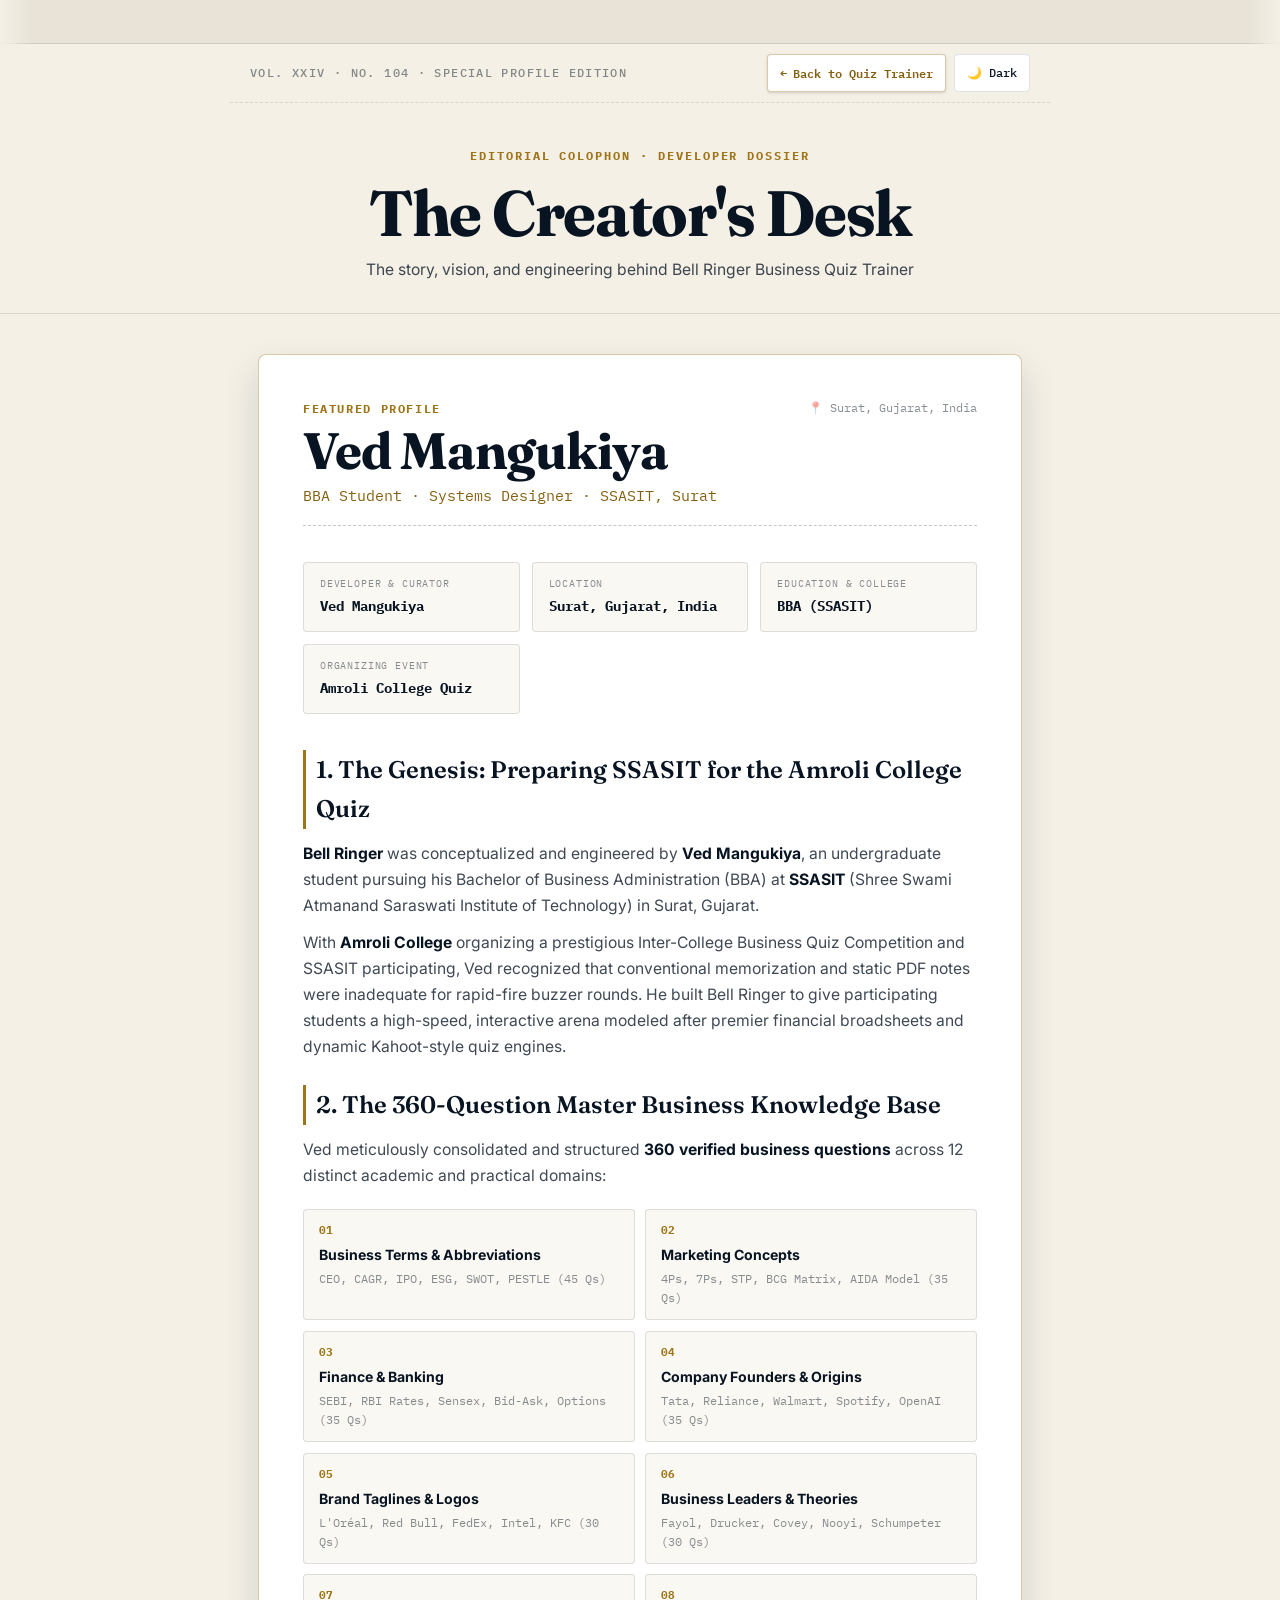
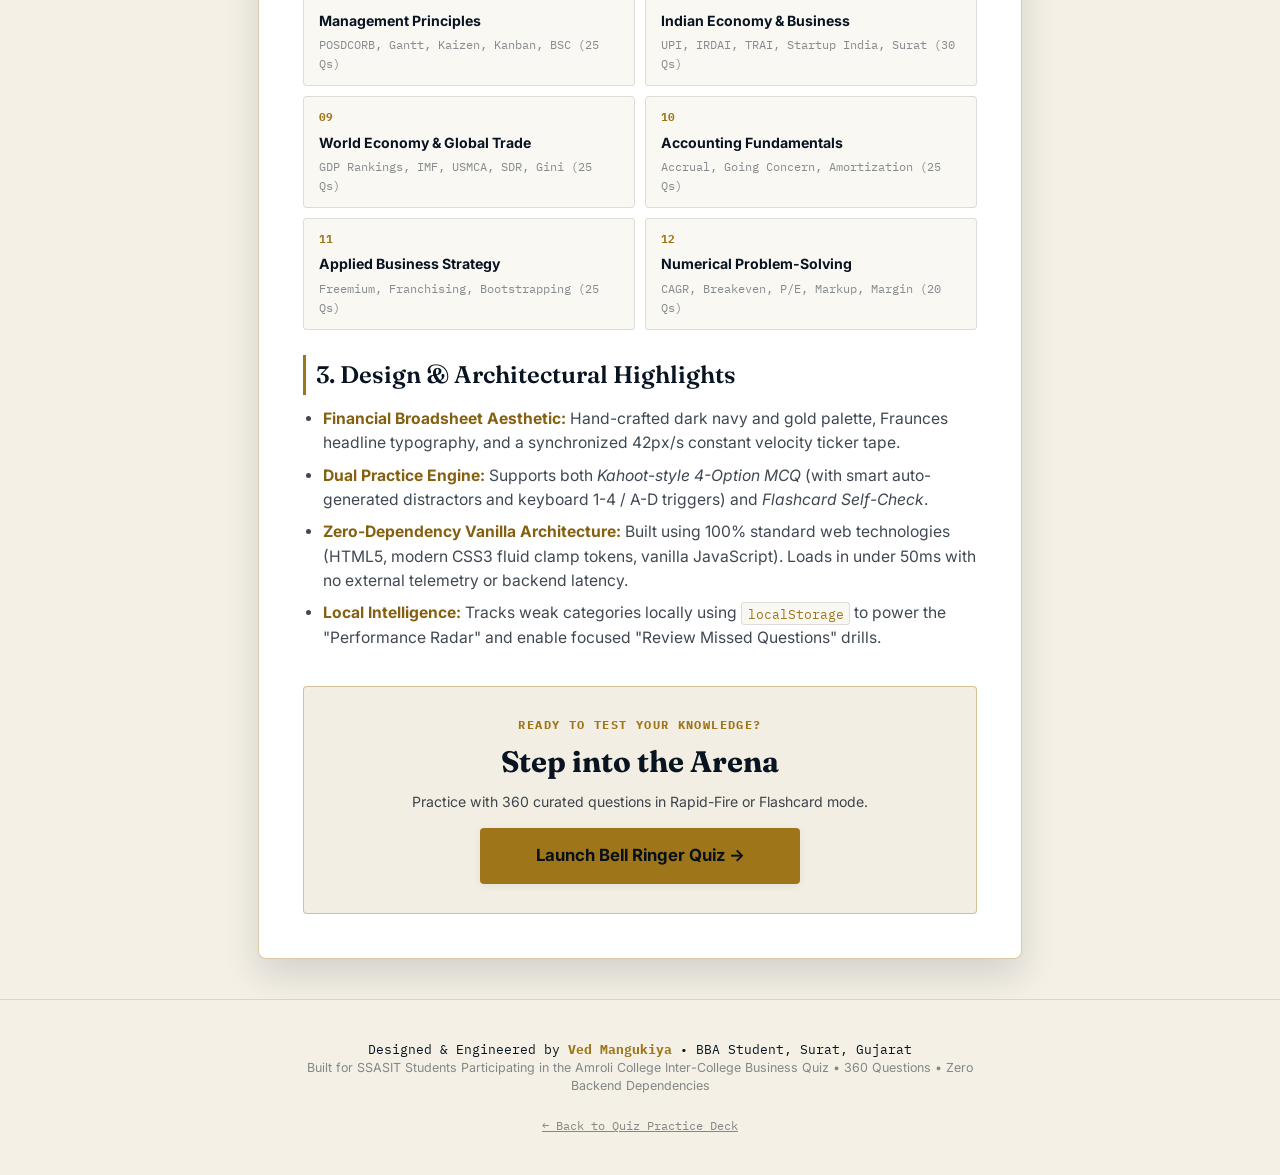
==== commit bce73705: "feat: set light mode as the default theme and update CSS variables accordingly." ====
--- a/developer.html
+++ b/developer.html
@@ -1,5 +1,5 @@
 <!DOCTYPE html>
-<html lang="en" data-theme="dark">
+<html lang="en" data-theme="light">
 <head>
   <meta charset="UTF-8" />
   <meta name="viewport" content="width=device-width, initial-scale=1.0, maximum-scale=1.0, user-scalable=no" />
@@ -242,7 +242,7 @@
     (function () {
       const STORAGE_KEY_THEME = "bellringer_theme_v1";
       const TICKER_PIXELS_PER_SECOND = 42; // Exactly matches index.html velocity
-      const savedTheme = localStorage.getItem(STORAGE_KEY_THEME) || "dark";
+      const savedTheme = localStorage.getItem(STORAGE_KEY_THEME) || "light";
       document.documentElement.setAttribute("data-theme", savedTheme);
 
       // Set identical velocity for ticker
--- a/style.css
+++ b/style.css
@@ -10,7 +10,143 @@
 }
 
 :root {
-  /* Core Color Palette (Dark Theme Default: Rich Deep Navy & Financial Gold) */
+  /* Core Color Palette (Light Theme Default: Clean Financial Broadsheet & Deep Gold) */
+  --ink-base: #e8e3d6;
+  --ink: #f4f0e6;
+  --ink-surface: #ffffff;
+  --ink-elevated: #ece7db;
+  --ink-input: #faf8f2;
+  
+  --paper: #091422;
+  --paper-muted: rgba(9, 20, 34, 0.78);
+  --paper-faint: rgba(9, 20, 34, 0.48);
+  
+  --gold: #9e7518;
+  --gold-bright: #846010;
+  --gold-hover: #886412;
+  --gold-deep: #704f08;
+  --gold-surface: rgba(158, 117, 24, 0.12);
+  --gold-surface-hover: rgba(158, 117, 24, 0.18);
+  --gold-border: rgba(158, 117, 24, 0.38);
+  --gold-border-strong: rgba(158, 117, 24, 0.65);
+  
+  --mint: #197a57;
+  --mint-bright: #126346;
+  --mint-surface: rgba(25, 122, 87, 0.12);
+  --mint-border: rgba(25, 122, 87, 0.35);
+  
+  --coral: #c83b16;
+  --coral-bright: #a62d0d;
+  --coral-surface: rgba(200, 59, 22, 0.12);
+  --coral-border: rgba(200, 59, 22, 0.35);
+  
+  --line: rgba(9, 20, 34, 0.12);
+  --line-strong: rgba(9, 20, 34, 0.24);
+  --line-gold: rgba(158, 117, 24, 0.28);
+  
+  --card-bg: #ffffff;
+  --card-text: #091422;
+  --card-subtext: rgba(9, 20, 34, 0.68);
+  --card-border: rgba(9, 20, 34, 0.16);
+  --card-kicker: #886412;
+  --card-prompt: rgba(9, 20, 34, 0.52);
+
+  --answer-box-bg: #eef7f2;
+  --answer-box-border: rgba(25, 122, 87, 0.32);
+  --answer-box-text: #092e1e;
+
+  --mcq-btn-bg: #f8f6f0;
+  --mcq-btn-border: rgba(9, 20, 34, 0.16);
+  --mcq-btn-text: #091422;
+  --mcq-letter-bg: rgba(9, 20, 34, 0.08);
+  --mcq-letter-text: #091422;
+
+  --shadow-sm: 0 2px 8px rgba(9, 20, 34, 0.06);
+  --shadow-md: 0 8px 24px rgba(9, 20, 34, 0.09);
+  --shadow-lg: 0 16px 36px rgba(9, 20, 34, 0.14);
+  --shadow-gold: 0 4px 14px rgba(158, 117, 24, 0.22);
+
+  /* Typography Scale */
+  --font-display: "Fraunces", Georgia, serif;
+  --font-mono: "IBM Plex Mono", Consolas, monospace;
+  --font-body: "Inter", -apple-system, BlinkMacSystemFont, "Segoe UI", Roboto, sans-serif;
+
+  /* Fluid Spacing Scale (clamp based for responsive layout) */
+  --space-3xs: clamp(0.2rem, 0.4vw, 0.25rem);
+  --space-2xs: clamp(0.35rem, 0.7vw, 0.5rem);
+  --space-xs: clamp(0.6rem, 1.2vw, 0.75rem);
+  --space-sm: clamp(0.85rem, 1.6vw, 1.1rem);
+  --space-md: clamp(1.2rem, 2.4vw, 1.6rem);
+  --space-lg: clamp(1.6rem, 3.2vw, 2.25rem);
+  --space-xl: clamp(2.2rem, 4.5vw, 3.2rem);
+
+  /* Minimum touch target size */
+  --touch-target: max(48px, 3rem);
+  --radius-sm: 4px;
+  --radius-md: 8px;
+  --radius-lg: 12px;
+}
+
+/* Explicit Light Theme match */
+[data-theme="light"] {
+  --ink-base: #e8e3d6;
+  --ink: #f4f0e6;
+  --ink-surface: #ffffff;
+  --ink-elevated: #ece7db;
+  --ink-input: #faf8f2;
+  
+  --paper: #091422;
+  --paper-muted: rgba(9, 20, 34, 0.78);
+  --paper-faint: rgba(9, 20, 34, 0.48);
+  
+  --gold: #9e7518;
+  --gold-bright: #846010;
+  --gold-hover: #886412;
+  --gold-deep: #704f08;
+  --gold-surface: rgba(158, 117, 24, 0.12);
+  --gold-surface-hover: rgba(158, 117, 24, 0.18);
+  --gold-border: rgba(158, 117, 24, 0.38);
+  --gold-border-strong: rgba(158, 117, 24, 0.65);
+  
+  --mint: #197a57;
+  --mint-bright: #126346;
+  --mint-surface: rgba(25, 122, 87, 0.12);
+  --mint-border: rgba(25, 122, 87, 0.35);
+  
+  --coral: #c83b16;
+  --coral-bright: #a62d0d;
+  --coral-surface: rgba(200, 59, 22, 0.12);
+  --coral-border: rgba(200, 59, 22, 0.35);
+  
+  --line: rgba(9, 20, 34, 0.12);
+  --line-strong: rgba(9, 20, 34, 0.24);
+  --line-gold: rgba(158, 117, 24, 0.28);
+  
+  --card-bg: #ffffff;
+  --card-text: #091422;
+  --card-subtext: rgba(9, 20, 34, 0.68);
+  --card-border: rgba(9, 20, 34, 0.16);
+  --card-kicker: #886412;
+  --card-prompt: rgba(9, 20, 34, 0.52);
+
+  --answer-box-bg: #eef7f2;
+  --answer-box-border: rgba(25, 122, 87, 0.32);
+  --answer-box-text: #092e1e;
+
+  --mcq-btn-bg: #f8f6f0;
+  --mcq-btn-border: rgba(9, 20, 34, 0.16);
+  --mcq-btn-text: #091422;
+  --mcq-letter-bg: rgba(9, 20, 34, 0.08);
+  --mcq-letter-text: #091422;
+
+  --shadow-sm: 0 2px 8px rgba(9, 20, 34, 0.06);
+  --shadow-md: 0 8px 24px rgba(9, 20, 34, 0.09);
+  --shadow-lg: 0 16px 36px rgba(9, 20, 34, 0.14);
+  --shadow-gold: 0 4px 14px rgba(158, 117, 24, 0.22);
+}
+
+/* --- Dark Theme: Deep Navy & Gold Financial Night Edition --- */
+[data-theme="dark"] {
   --ink-base: #050b13;
   --ink: #09121d;
   --ink-surface: #0f1c2d;
@@ -65,84 +201,6 @@
   --shadow-md: 0 8px 24px rgba(0, 0, 0, 0.35);
   --shadow-lg: 0 16px 36px rgba(0, 0, 0, 0.45);
   --shadow-gold: 0 4px 16px rgba(212, 175, 55, 0.28);
-
-  /* Typography Scale */
-  --font-display: "Fraunces", Georgia, serif;
-  --font-mono: "IBM Plex Mono", Consolas, monospace;
-  --font-body: "Inter", -apple-system, BlinkMacSystemFont, "Segoe UI", Roboto, sans-serif;
-
-  /* Fluid Spacing Scale (clamp based for responsive layout) */
-  --space-3xs: clamp(0.2rem, 0.4vw, 0.25rem);
-  --space-2xs: clamp(0.35rem, 0.7vw, 0.5rem);
-  --space-xs: clamp(0.6rem, 1.2vw, 0.75rem);
-  --space-sm: clamp(0.85rem, 1.6vw, 1.1rem);
-  --space-md: clamp(1.2rem, 2.4vw, 1.6rem);
-  --space-lg: clamp(1.6rem, 3.2vw, 2.25rem);
-  --space-xl: clamp(2.2rem, 4.5vw, 3.2rem);
-
-  /* Minimum touch target size */
-  --touch-target: max(48px, 3rem);
-  --radius-sm: 4px;
-  --radius-md: 8px;
-  --radius-lg: 12px;
-}
-
-/* --- Light Theme Inversion: Clean Financial Broadsheet Palette --- */
-[data-theme="light"] {
-  --ink-base: #e8e3d6;
-  --ink: #f4f0e6;
-  --ink-surface: #ffffff;
-  --ink-elevated: #ece7db;
-  --ink-input: #faf8f2;
-  
-  --paper: #091422;
-  --paper-muted: rgba(9, 20, 34, 0.78);
-  --paper-faint: rgba(9, 20, 34, 0.48);
-  
-  --gold: #9e7518;
-  --gold-bright: #846010;
-  --gold-hover: #886412;
-  --gold-deep: #704f08;
-  --gold-surface: rgba(158, 117, 24, 0.12);
-  --gold-surface-hover: rgba(158, 117, 24, 0.18);
-  --gold-border: rgba(158, 117, 24, 0.38);
-  --gold-border-strong: rgba(158, 117, 24, 0.65);
-  
-  --mint: #197a57;
-  --mint-bright: #126346;
-  --mint-surface: rgba(25, 122, 87, 0.12);
-  --mint-border: rgba(25, 122, 87, 0.35);
-  
-  --coral: #c83b16;
-  --coral-bright: #a62d0d;
-  --coral-surface: rgba(200, 59, 22, 0.12);
-  --coral-border: rgba(200, 59, 22, 0.35);
-  
-  --line: rgba(9, 20, 34, 0.12);
-  --line-strong: rgba(9, 20, 34, 0.24);
-  --line-gold: rgba(158, 117, 24, 0.28);
-  
-  --card-bg: #ffffff;
-  --card-text: #091422;
-  --card-subtext: rgba(9, 20, 34, 0.68);
-  --card-border: rgba(9, 20, 34, 0.16);
-  --card-kicker: #886412;
-  --card-prompt: rgba(9, 20, 34, 0.52);
-
-  --answer-box-bg: #eef7f2;
-  --answer-box-border: rgba(25, 122, 87, 0.32);
-  --answer-box-text: #092e1e;
-
-  --mcq-btn-bg: #f8f6f0;
-  --mcq-btn-border: rgba(9, 20, 34, 0.16);
-  --mcq-btn-text: #091422;
-  --mcq-letter-bg: rgba(9, 20, 34, 0.08);
-  --mcq-letter-text: #091422;
-
-  --shadow-sm: 0 2px 8px rgba(9, 20, 34, 0.06);
-  --shadow-md: 0 8px 24px rgba(9, 20, 34, 0.09);
-  --shadow-lg: 0 16px 36px rgba(9, 20, 34, 0.14);
-  --shadow-gold: 0 4px 14px rgba(158, 117, 24, 0.22);
 }
 
 /* --- Reset & Global Baseline --- */
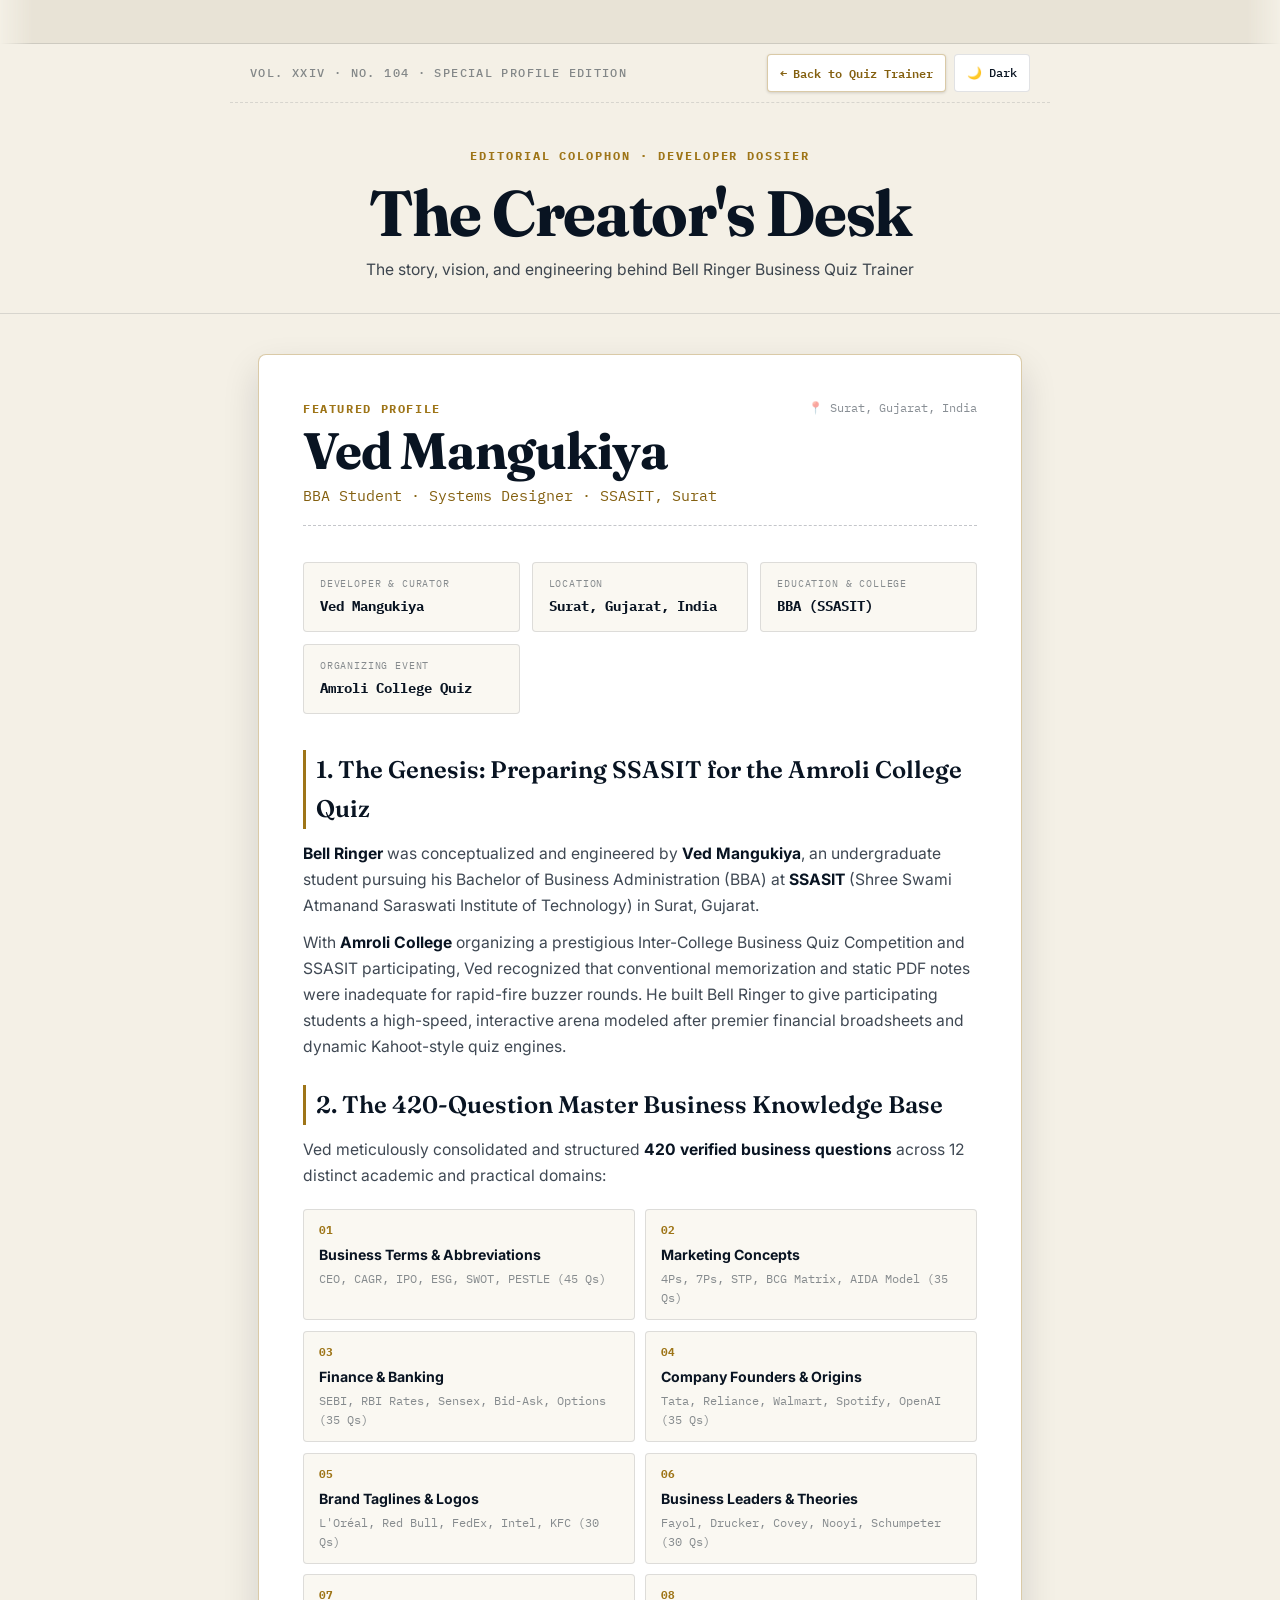
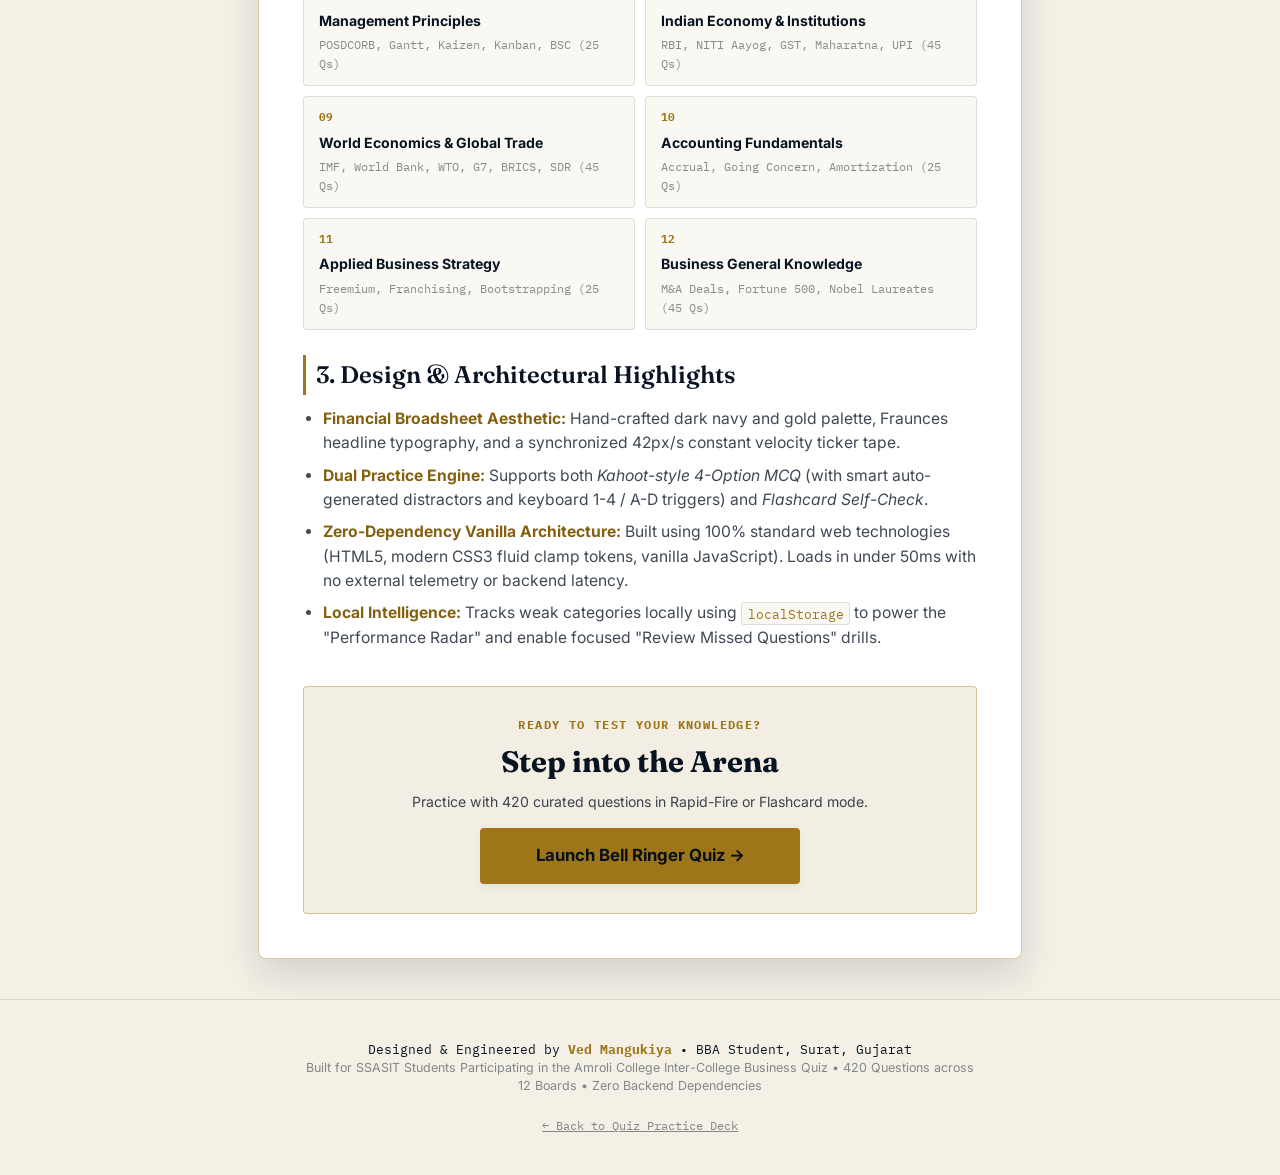
==== commit eddd19df: "feat: implement persistent non-repeating shuffle queue and expand question bank to 420 items with im" ====
--- a/developer.html
+++ b/developer.html
@@ -4,7 +4,7 @@
   <meta charset="UTF-8" />
   <meta name="viewport" content="width=device-width, initial-scale=1.0, maximum-scale=1.0, user-scalable=no" />
   <title>Developer Dispatch — Ved Mangukiya | Bell Ringer</title>
-  <meta name="description" content="Meet Ved Mangukiya, the BBA student from Surat, Gujarat who designed and engineered the Bell Ringer 360-question business quiz practice system for SSASIT's participation in the Amroli College Quiz." />
+  <meta name="description" content="Meet Ved Mangukiya, the BBA student from Surat, Gujarat who designed and engineered the Bell Ringer 420-question business quiz practice system for SSASIT's participation in the Amroli College Quiz." />
   <link rel="preconnect" href="https://fonts.googleapis.com">
   <link rel="preconnect" href="https://fonts.gstatic.com" crossorigin>
   <link href="https://fonts.googleapis.com/css2?family=Fraunces:ital,opsz,wght@0,9..144,500;0,9..144,700;1,9..144,400&family=IBM+Plex+Mono:ital,wght@0,400;0,500;0,600;0,700;1,400&family=Inter:wght@400;500;600;700&display=swap" rel="stylesheet">
@@ -18,7 +18,7 @@
       <span><span class="ticker-tag">CURATOR</span> <strong>VED MANGUKIYA</strong> <span class="up">▲ SURAT, GUJARAT</span></span>
       <span><span class="ticker-tag">EVENT</span> <strong>AMROLI COLLEGE QUIZ</strong> <span class="up">▲ SSASIT TEAM</span></span>
       <span><span class="ticker-tag">ACADEMICS</span> <strong>BBA (SSASIT)</strong> <span class="up">▲ GTU</span></span>
-      <span><span class="ticker-tag">SYLLABUS</span> <strong>360 QUESTIONS</strong> <span class="up">▲ 12 BOARDS</span></span>
+      <span><span class="ticker-tag">SYLLABUS</span> <strong>420 QUESTIONS</strong> <span class="up">▲ 12 BOARDS</span></span>
       <span><span class="ticker-tag">TERMS</span> <strong>ABBREVIATIONS</strong> <span class="up">▲ 45 Qs</span></span>
       <span><span class="ticker-tag">MARKETING</span> <strong>4Ps &amp; STRATEGY</strong> <span class="down">▼ 35 Qs</span></span>
       <span><span class="ticker-tag">FINANCE</span> <strong>BANKING &amp; MARKETS</strong> <span class="up">▲ 35 Qs</span></span>
@@ -26,16 +26,16 @@
       <span><span class="ticker-tag">TAGLINES</span> <strong>BRAND IDENTITIES</strong> <span class="up">▲ 30 Qs</span></span>
       <span><span class="ticker-tag">LEADERS</span> <strong>MANAGEMENT GURUS</strong> <span class="down">▼ 30 Qs</span></span>
       <span><span class="ticker-tag">MANAGEMENT</span> <strong>PRINCIPLES &amp; OPS</strong> <span class="up">▲ 25 Qs</span></span>
-      <span><span class="ticker-tag">INDIA</span> <strong>ECONOMY &amp; STARTUPS</strong> <span class="down">▼ 30 Qs</span></span>
-      <span><span class="ticker-tag">GLOBAL</span> <strong>GDP &amp; WORLD TRADE</strong> <span class="up">▲ 25 Qs</span></span>
+      <span><span class="ticker-tag">INDIA</span> <strong>ECONOMY &amp; INSTITUTIONS</strong> <span class="down">▼ 45 Qs</span></span>
+      <span><span class="ticker-tag">GLOBAL</span> <strong>WORLD ECONOMICS &amp; TRADE</strong> <span class="up">▲ 45 Qs</span></span>
       <span><span class="ticker-tag">ACCOUNTING</span> <strong>STATEMENTS &amp; RATIOS</strong> <span class="down">▼ 25 Qs</span></span>
       <span><span class="ticker-tag">STRATEGY</span> <strong>HOW BUSINESS WORKS</strong> <span class="up">▲ 25 Qs</span></span>
-      <span><span class="ticker-tag">NUMERICAL</span> <strong>CAGR &amp; BREAKEVEN</strong> <span class="down">▼ 20 Qs</span></span>
+      <span><span class="ticker-tag">BUSINESS GK</span> <strong>M&amp;A, TECH &amp; MILESTONES</strong> <span class="up">▲ 45 Qs</span></span>
       <!-- Seamless Infinite Marquee Loop -->
       <span><span class="ticker-tag">CURATOR</span> <strong>VED MANGUKIYA</strong> <span class="up">▲ SURAT, GUJARAT</span></span>
       <span><span class="ticker-tag">EVENT</span> <strong>AMROLI COLLEGE QUIZ</strong> <span class="up">▲ SSASIT TEAM</span></span>
       <span><span class="ticker-tag">ACADEMICS</span> <strong>BBA (SSASIT)</strong> <span class="up">▲ GTU</span></span>
-      <span><span class="ticker-tag">SYLLABUS</span> <strong>360 QUESTIONS</strong> <span class="up">▲ 12 BOARDS</span></span>
+      <span><span class="ticker-tag">SYLLABUS</span> <strong>420 QUESTIONS</strong> <span class="up">▲ 12 BOARDS</span></span>
       <span><span class="ticker-tag">TERMS</span> <strong>ABBREVIATIONS</strong> <span class="up">▲ 45 Qs</span></span>
       <span><span class="ticker-tag">MARKETING</span> <strong>4Ps &amp; STRATEGY</strong> <span class="down">▼ 35 Qs</span></span>
       <span><span class="ticker-tag">FINANCE</span> <strong>BANKING &amp; MARKETS</strong> <span class="up">▲ 35 Qs</span></span>
@@ -43,11 +43,11 @@
       <span><span class="ticker-tag">TAGLINES</span> <strong>BRAND IDENTITIES</strong> <span class="up">▲ 30 Qs</span></span>
       <span><span class="ticker-tag">LEADERS</span> <strong>MANAGEMENT GURUS</strong> <span class="down">▼ 30 Qs</span></span>
       <span><span class="ticker-tag">MANAGEMENT</span> <strong>PRINCIPLES &amp; OPS</strong> <span class="up">▲ 25 Qs</span></span>
-      <span><span class="ticker-tag">INDIA</span> <strong>ECONOMY &amp; STARTUPS</strong> <span class="down">▼ 30 Qs</span></span>
-      <span><span class="ticker-tag">GLOBAL</span> <strong>GDP &amp; WORLD TRADE</strong> <span class="up">▲ 25 Qs</span></span>
+      <span><span class="ticker-tag">INDIA</span> <strong>ECONOMY &amp; INSTITUTIONS</strong> <span class="down">▼ 45 Qs</span></span>
+      <span><span class="ticker-tag">GLOBAL</span> <strong>WORLD ECONOMICS &amp; TRADE</strong> <span class="up">▲ 45 Qs</span></span>
       <span><span class="ticker-tag">ACCOUNTING</span> <strong>STATEMENTS &amp; RATIOS</strong> <span class="down">▼ 25 Qs</span></span>
       <span><span class="ticker-tag">STRATEGY</span> <strong>HOW BUSINESS WORKS</strong> <span class="up">▲ 25 Qs</span></span>
-      <span><span class="ticker-tag">NUMERICAL</span> <strong>CAGR &amp; BREAKEVEN</strong> <span class="down">▼ 20 Qs</span></span>
+      <span><span class="ticker-tag">BUSINESS GK</span> <strong>M&amp;A, TECH &amp; MILESTONES</strong> <span class="up">▲ 45 Qs</span></span>
     </div>
   </div>
 
@@ -119,9 +119,9 @@
         </section>
 
         <section class="story-section">
-          <h3 class="story-heading">2. The 360-Question Master Business Knowledge Base</h3>
+          <h3 class="story-heading">2. The 420-Question Master Business Knowledge Base</h3>
           <p>
-            Ved meticulously consolidated and structured <strong>360 verified business questions</strong> across 12 distinct academic and practical domains:
+            Ved meticulously consolidated and structured <strong>420 verified business questions</strong> across 12 distinct academic and practical domains:
           </p>
           <div class="boards-overview-grid">
             <div class="board-card">
@@ -161,13 +161,13 @@
             </div>
             <div class="board-card">
               <span class="board-card-num">08</span>
-              <span class="board-card-name">Indian Economy &amp; Business</span>
-              <span class="board-card-desc">UPI, IRDAI, TRAI, Startup India, Surat (30 Qs)</span>
+              <span class="board-card-name">Indian Economy &amp; Institutions</span>
+              <span class="board-card-desc">RBI, NITI Aayog, GST, Maharatna, UPI (45 Qs)</span>
             </div>
             <div class="board-card">
               <span class="board-card-num">09</span>
-              <span class="board-card-name">World Economy &amp; Global Trade</span>
-              <span class="board-card-desc">GDP Rankings, IMF, USMCA, SDR, Gini (25 Qs)</span>
+              <span class="board-card-name">World Economics &amp; Global Trade</span>
+              <span class="board-card-desc">IMF, World Bank, WTO, G7, BRICS, SDR (45 Qs)</span>
             </div>
             <div class="board-card">
               <span class="board-card-num">10</span>
@@ -181,8 +181,8 @@
             </div>
             <div class="board-card">
               <span class="board-card-num">12</span>
-              <span class="board-card-name">Numerical Problem-Solving</span>
-              <span class="board-card-desc">CAGR, Breakeven, P/E, Markup, Margin (20 Qs)</span>
+              <span class="board-card-name">Business General Knowledge</span>
+              <span class="board-card-desc">M&amp;A Deals, Fortune 500, Nobel Laureates (45 Qs)</span>
             </div>
           </div>
         </section>
@@ -211,7 +211,7 @@
         <div class="action-box-inner">
           <span class="action-box-tag">READY TO TEST YOUR KNOWLEDGE?</span>
           <h3 class="action-box-title">Step into the Arena</h3>
-          <p class="action-box-sub">Practice with 360 curated questions in Rapid-Fire or Flashcard mode.</p>
+          <p class="action-box-sub">Practice with 420 curated questions in Rapid-Fire or Flashcard mode.</p>
           <a href="index.html" class="btn-primary dev-launch-btn">
             <span>Launch Bell Ringer Quiz &rarr;</span>
           </a>
@@ -228,7 +228,7 @@
           Designed &amp; Engineered by <strong>Ved Mangukiya</strong> &bull; BBA Student, Surat, Gujarat
         </p>
         <p class="footer-sub">
-          Built for SSASIT Students Participating in the Amroli College Inter-College Business Quiz &bull; 360 Questions &bull; Zero Backend Dependencies
+          Built for SSASIT Students Participating in the Amroli College Inter-College Business Quiz &bull; 420 Questions across 12 Boards &bull; Zero Backend Dependencies
         </p>
       </div>
       <div class="footer-actions">
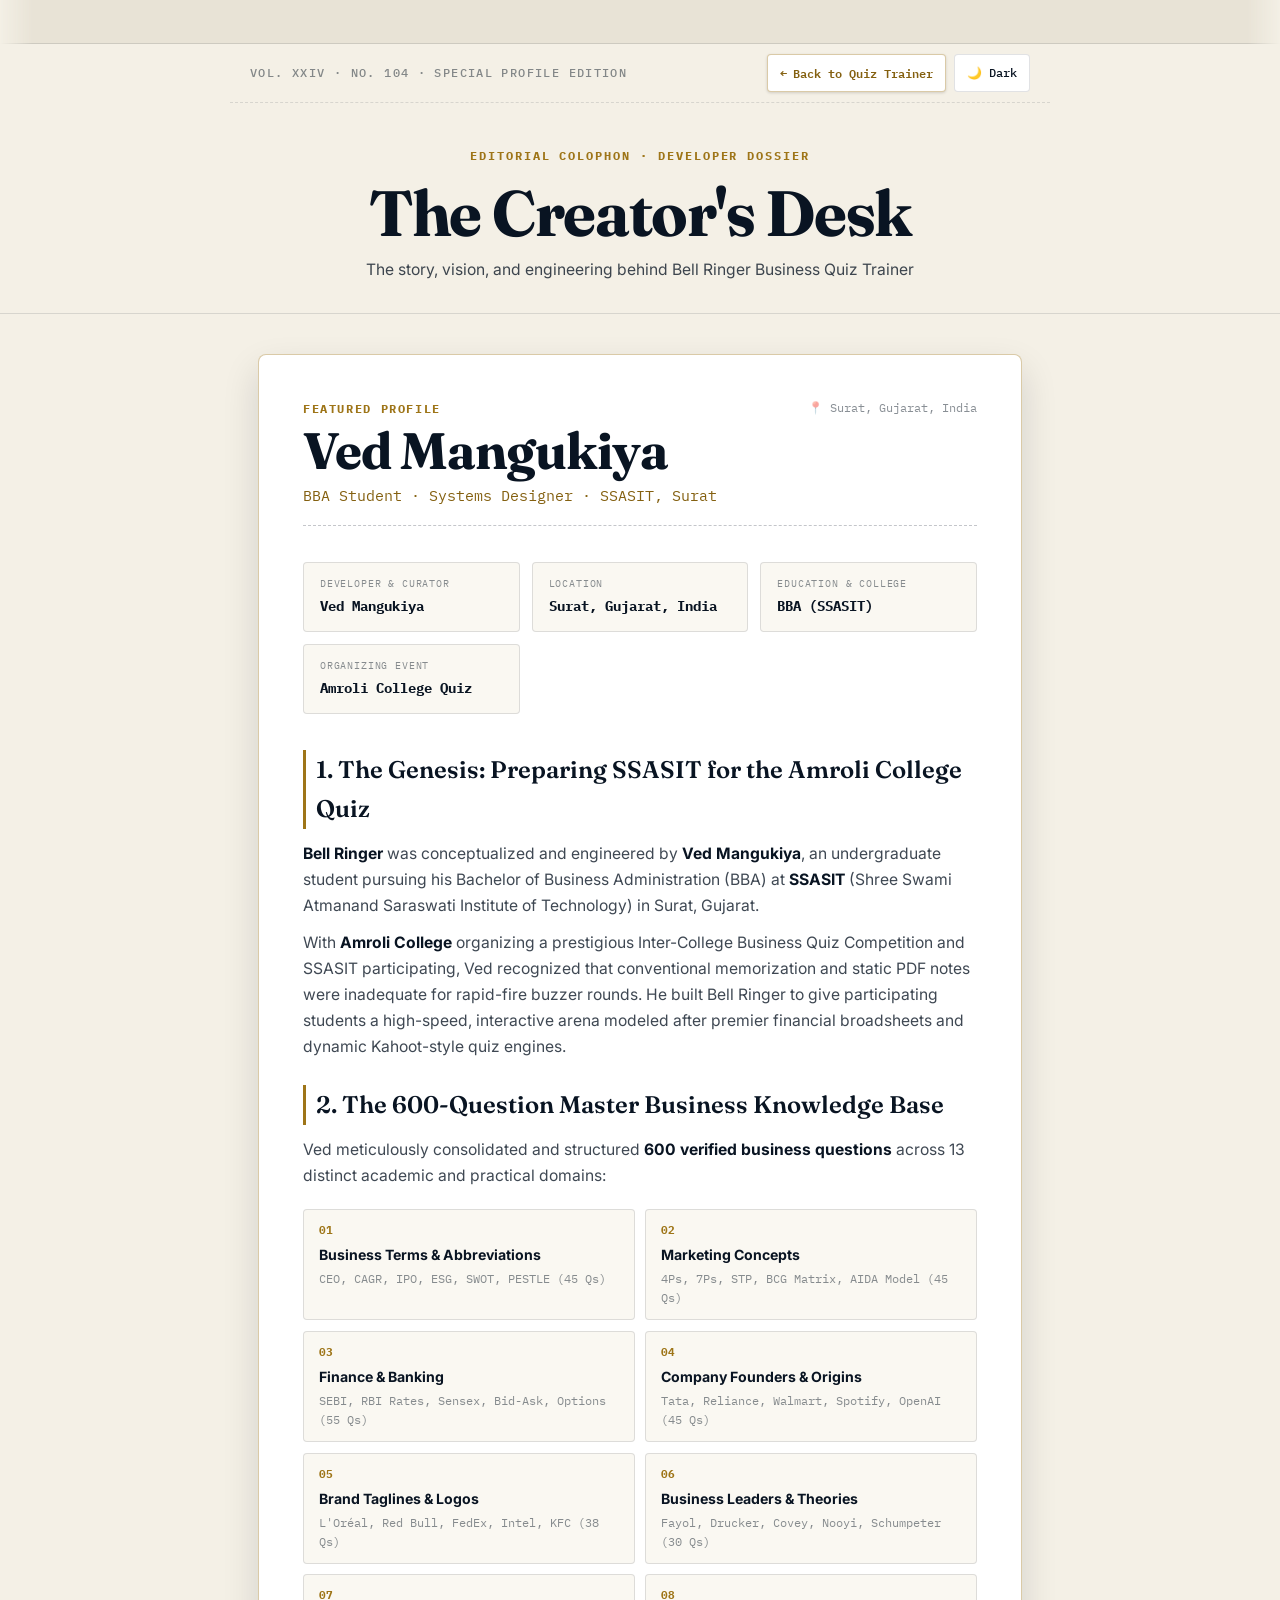
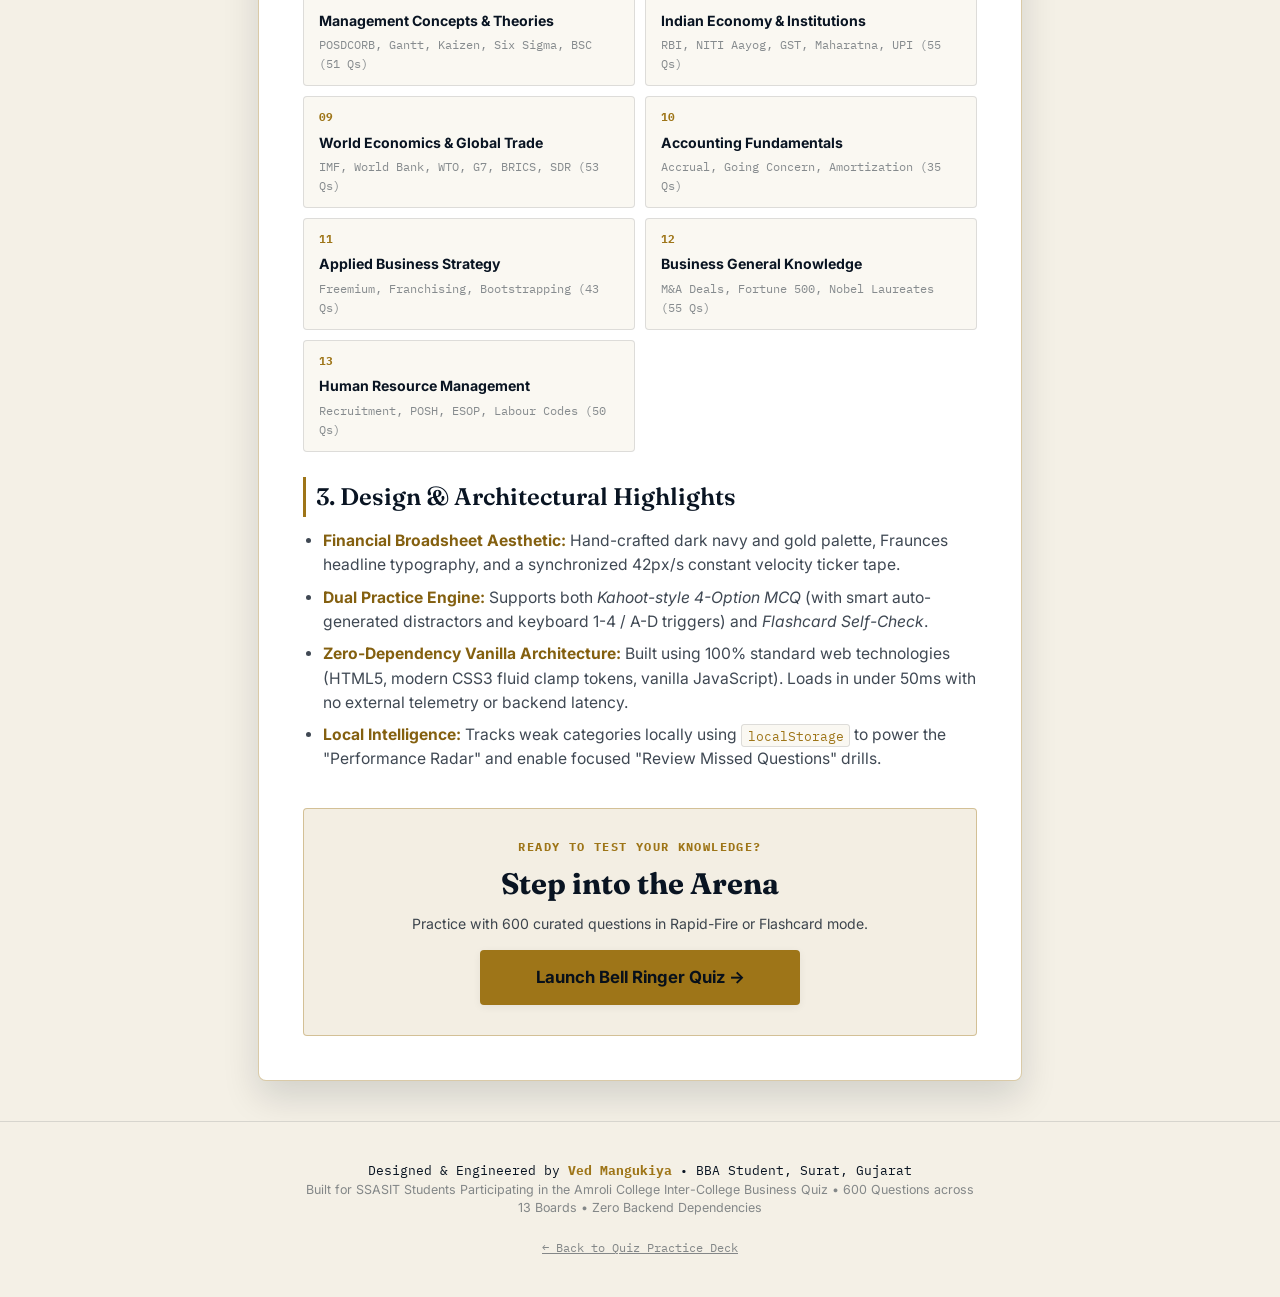
==== commit 10b531ab: "feat: expand quiz database to 600 questions across 13 domains and update project documentation accor" ====
--- a/developer.html
+++ b/developer.html
@@ -4,7 +4,7 @@
   <meta charset="UTF-8" />
   <meta name="viewport" content="width=device-width, initial-scale=1.0, maximum-scale=1.0, user-scalable=no" />
   <title>Developer Dispatch — Ved Mangukiya | Bell Ringer</title>
-  <meta name="description" content="Meet Ved Mangukiya, the BBA student from Surat, Gujarat who designed and engineered the Bell Ringer 420-question business quiz practice system for SSASIT's participation in the Amroli College Quiz." />
+  <meta name="description" content="Meet Ved Mangukiya, the BBA student from Surat, Gujarat who designed and engineered the Bell Ringer 600-question business quiz practice system for SSASIT's participation in the Amroli College Quiz." />
   <link rel="preconnect" href="https://fonts.googleapis.com">
   <link rel="preconnect" href="https://fonts.gstatic.com" crossorigin>
   <link href="https://fonts.googleapis.com/css2?family=Fraunces:ital,opsz,wght@0,9..144,500;0,9..144,700;1,9..144,400&family=IBM+Plex+Mono:ital,wght@0,400;0,500;0,600;0,700;1,400&family=Inter:wght@400;500;600;700&display=swap" rel="stylesheet">
@@ -18,36 +18,38 @@
       <span><span class="ticker-tag">CURATOR</span> <strong>VED MANGUKIYA</strong> <span class="up">▲ SURAT, GUJARAT</span></span>
       <span><span class="ticker-tag">EVENT</span> <strong>AMROLI COLLEGE QUIZ</strong> <span class="up">▲ SSASIT TEAM</span></span>
       <span><span class="ticker-tag">ACADEMICS</span> <strong>BBA (SSASIT)</strong> <span class="up">▲ GTU</span></span>
-      <span><span class="ticker-tag">SYLLABUS</span> <strong>420 QUESTIONS</strong> <span class="up">▲ 12 BOARDS</span></span>
+      <span><span class="ticker-tag">SYLLABUS</span> <strong>600 QUESTIONS</strong> <span class="up">▲ 13 BOARDS</span></span>
       <span><span class="ticker-tag">TERMS</span> <strong>ABBREVIATIONS</strong> <span class="up">▲ 45 Qs</span></span>
-      <span><span class="ticker-tag">MARKETING</span> <strong>4Ps &amp; STRATEGY</strong> <span class="down">▼ 35 Qs</span></span>
-      <span><span class="ticker-tag">FINANCE</span> <strong>BANKING &amp; MARKETS</strong> <span class="up">▲ 35 Qs</span></span>
-      <span><span class="ticker-tag">COMPANIES</span> <strong>FOUNDERS &amp; ORIGINS</strong> <span class="down">▼ 35 Qs</span></span>
-      <span><span class="ticker-tag">TAGLINES</span> <strong>BRAND IDENTITIES</strong> <span class="up">▲ 30 Qs</span></span>
+      <span><span class="ticker-tag">MARKETING</span> <strong>4Ps &amp; STRATEGY</strong> <span class="down">▼ 45 Qs</span></span>
+      <span><span class="ticker-tag">FINANCE</span> <strong>BANKING &amp; MARKETS</strong> <span class="up">▲ 55 Qs</span></span>
+      <span><span class="ticker-tag">COMPANIES</span> <strong>FOUNDERS &amp; ORIGINS</strong> <span class="down">▼ 45 Qs</span></span>
+      <span><span class="ticker-tag">TAGLINES</span> <strong>BRAND IDENTITIES</strong> <span class="up">▲ 38 Qs</span></span>
       <span><span class="ticker-tag">LEADERS</span> <strong>MANAGEMENT GURUS</strong> <span class="down">▼ 30 Qs</span></span>
-      <span><span class="ticker-tag">MANAGEMENT</span> <strong>PRINCIPLES &amp; OPS</strong> <span class="up">▲ 25 Qs</span></span>
-      <span><span class="ticker-tag">INDIA</span> <strong>ECONOMY &amp; INSTITUTIONS</strong> <span class="down">▼ 45 Qs</span></span>
-      <span><span class="ticker-tag">GLOBAL</span> <strong>WORLD ECONOMICS &amp; TRADE</strong> <span class="up">▲ 45 Qs</span></span>
-      <span><span class="ticker-tag">ACCOUNTING</span> <strong>STATEMENTS &amp; RATIOS</strong> <span class="down">▼ 25 Qs</span></span>
-      <span><span class="ticker-tag">STRATEGY</span> <strong>HOW BUSINESS WORKS</strong> <span class="up">▲ 25 Qs</span></span>
-      <span><span class="ticker-tag">BUSINESS GK</span> <strong>M&amp;A, TECH &amp; MILESTONES</strong> <span class="up">▲ 45 Qs</span></span>
+      <span><span class="ticker-tag">MANAGEMENT</span> <strong>PRINCIPLES &amp; OPS</strong> <span class="up">▲ 51 Qs</span></span>
+      <span><span class="ticker-tag">INDIA</span> <strong>ECONOMY &amp; INSTITUTIONS</strong> <span class="down">▼ 55 Qs</span></span>
+      <span><span class="ticker-tag">GLOBAL</span> <strong>WORLD ECONOMICS &amp; TRADE</strong> <span class="up">▲ 53 Qs</span></span>
+      <span><span class="ticker-tag">ACCOUNTING</span> <strong>STATEMENTS &amp; RATIOS</strong> <span class="down">▼ 35 Qs</span></span>
+      <span><span class="ticker-tag">STRATEGY</span> <strong>HOW BUSINESS WORKS</strong> <span class="up">▲ 43 Qs</span></span>
+      <span><span class="ticker-tag">BUSINESS GK</span> <strong>M&amp;A, TECH &amp; MILESTONES</strong> <span class="up">▲ 55 Qs</span></span>
+      <span><span class="ticker-tag">HR</span> <strong>TALENT &amp; LABOUR CODES</strong> <span class="down">▼ 50 Qs</span></span>
       <!-- Seamless Infinite Marquee Loop -->
       <span><span class="ticker-tag">CURATOR</span> <strong>VED MANGUKIYA</strong> <span class="up">▲ SURAT, GUJARAT</span></span>
       <span><span class="ticker-tag">EVENT</span> <strong>AMROLI COLLEGE QUIZ</strong> <span class="up">▲ SSASIT TEAM</span></span>
       <span><span class="ticker-tag">ACADEMICS</span> <strong>BBA (SSASIT)</strong> <span class="up">▲ GTU</span></span>
-      <span><span class="ticker-tag">SYLLABUS</span> <strong>420 QUESTIONS</strong> <span class="up">▲ 12 BOARDS</span></span>
+      <span><span class="ticker-tag">SYLLABUS</span> <strong>600 QUESTIONS</strong> <span class="up">▲ 13 BOARDS</span></span>
       <span><span class="ticker-tag">TERMS</span> <strong>ABBREVIATIONS</strong> <span class="up">▲ 45 Qs</span></span>
-      <span><span class="ticker-tag">MARKETING</span> <strong>4Ps &amp; STRATEGY</strong> <span class="down">▼ 35 Qs</span></span>
-      <span><span class="ticker-tag">FINANCE</span> <strong>BANKING &amp; MARKETS</strong> <span class="up">▲ 35 Qs</span></span>
-      <span><span class="ticker-tag">COMPANIES</span> <strong>FOUNDERS &amp; ORIGINS</strong> <span class="down">▼ 35 Qs</span></span>
-      <span><span class="ticker-tag">TAGLINES</span> <strong>BRAND IDENTITIES</strong> <span class="up">▲ 30 Qs</span></span>
+      <span><span class="ticker-tag">MARKETING</span> <strong>4Ps &amp; STRATEGY</strong> <span class="down">▼ 45 Qs</span></span>
+      <span><span class="ticker-tag">FINANCE</span> <strong>BANKING &amp; MARKETS</strong> <span class="up">▲ 55 Qs</span></span>
+      <span><span class="ticker-tag">COMPANIES</span> <strong>FOUNDERS &amp; ORIGINS</strong> <span class="down">▼ 45 Qs</span></span>
+      <span><span class="ticker-tag">TAGLINES</span> <strong>BRAND IDENTITIES</strong> <span class="up">▲ 38 Qs</span></span>
       <span><span class="ticker-tag">LEADERS</span> <strong>MANAGEMENT GURUS</strong> <span class="down">▼ 30 Qs</span></span>
-      <span><span class="ticker-tag">MANAGEMENT</span> <strong>PRINCIPLES &amp; OPS</strong> <span class="up">▲ 25 Qs</span></span>
-      <span><span class="ticker-tag">INDIA</span> <strong>ECONOMY &amp; INSTITUTIONS</strong> <span class="down">▼ 45 Qs</span></span>
-      <span><span class="ticker-tag">GLOBAL</span> <strong>WORLD ECONOMICS &amp; TRADE</strong> <span class="up">▲ 45 Qs</span></span>
-      <span><span class="ticker-tag">ACCOUNTING</span> <strong>STATEMENTS &amp; RATIOS</strong> <span class="down">▼ 25 Qs</span></span>
-      <span><span class="ticker-tag">STRATEGY</span> <strong>HOW BUSINESS WORKS</strong> <span class="up">▲ 25 Qs</span></span>
-      <span><span class="ticker-tag">BUSINESS GK</span> <strong>M&amp;A, TECH &amp; MILESTONES</strong> <span class="up">▲ 45 Qs</span></span>
+      <span><span class="ticker-tag">MANAGEMENT</span> <strong>PRINCIPLES &amp; OPS</strong> <span class="up">▲ 51 Qs</span></span>
+      <span><span class="ticker-tag">INDIA</span> <strong>ECONOMY &amp; INSTITUTIONS</strong> <span class="down">▼ 55 Qs</span></span>
+      <span><span class="ticker-tag">GLOBAL</span> <strong>WORLD ECONOMICS &amp; TRADE</strong> <span class="up">▲ 53 Qs</span></span>
+      <span><span class="ticker-tag">ACCOUNTING</span> <strong>STATEMENTS &amp; RATIOS</strong> <span class="down">▼ 35 Qs</span></span>
+      <span><span class="ticker-tag">STRATEGY</span> <strong>HOW BUSINESS WORKS</strong> <span class="up">▲ 43 Qs</span></span>
+      <span><span class="ticker-tag">BUSINESS GK</span> <strong>M&amp;A, TECH &amp; MILESTONES</strong> <span class="up">▲ 55 Qs</span></span>
+      <span><span class="ticker-tag">HR</span> <strong>TALENT &amp; LABOUR CODES</strong> <span class="down">▼ 50 Qs</span></span>
     </div>
   </div>
 
@@ -119,9 +121,9 @@
         </section>
 
         <section class="story-section">
-          <h3 class="story-heading">2. The 420-Question Master Business Knowledge Base</h3>
+          <h3 class="story-heading">2. The 600-Question Master Business Knowledge Base</h3>
           <p>
-            Ved meticulously consolidated and structured <strong>420 verified business questions</strong> across 12 distinct academic and practical domains:
+            Ved meticulously consolidated and structured <strong>600 verified business questions</strong> across 13 distinct academic and practical domains:
           </p>
           <div class="boards-overview-grid">
             <div class="board-card">
@@ -132,22 +134,22 @@
             <div class="board-card">
               <span class="board-card-num">02</span>
               <span class="board-card-name">Marketing Concepts</span>
-              <span class="board-card-desc">4Ps, 7Ps, STP, BCG Matrix, AIDA Model (35 Qs)</span>
+              <span class="board-card-desc">4Ps, 7Ps, STP, BCG Matrix, AIDA Model (45 Qs)</span>
             </div>
             <div class="board-card">
               <span class="board-card-num">03</span>
               <span class="board-card-name">Finance &amp; Banking</span>
-              <span class="board-card-desc">SEBI, RBI Rates, Sensex, Bid-Ask, Options (35 Qs)</span>
+              <span class="board-card-desc">SEBI, RBI Rates, Sensex, Bid-Ask, Options (55 Qs)</span>
             </div>
             <div class="board-card">
               <span class="board-card-num">04</span>
               <span class="board-card-name">Company Founders &amp; Origins</span>
-              <span class="board-card-desc">Tata, Reliance, Walmart, Spotify, OpenAI (35 Qs)</span>
+              <span class="board-card-desc">Tata, Reliance, Walmart, Spotify, OpenAI (45 Qs)</span>
             </div>
             <div class="board-card">
               <span class="board-card-num">05</span>
               <span class="board-card-name">Brand Taglines &amp; Logos</span>
-              <span class="board-card-desc">L'Oréal, Red Bull, FedEx, Intel, KFC (30 Qs)</span>
+              <span class="board-card-desc">L'Oréal, Red Bull, FedEx, Intel, KFC (38 Qs)</span>
             </div>
             <div class="board-card">
               <span class="board-card-num">06</span>
@@ -156,33 +158,38 @@
             </div>
             <div class="board-card">
               <span class="board-card-num">07</span>
-              <span class="board-card-name">Management Principles</span>
-              <span class="board-card-desc">POSDCORB, Gantt, Kaizen, Kanban, BSC (25 Qs)</span>
+              <span class="board-card-name">Management Concepts &amp; Theories</span>
+              <span class="board-card-desc">POSDCORB, Gantt, Kaizen, Six Sigma, BSC (51 Qs)</span>
             </div>
             <div class="board-card">
               <span class="board-card-num">08</span>
               <span class="board-card-name">Indian Economy &amp; Institutions</span>
-              <span class="board-card-desc">RBI, NITI Aayog, GST, Maharatna, UPI (45 Qs)</span>
+              <span class="board-card-desc">RBI, NITI Aayog, GST, Maharatna, UPI (55 Qs)</span>
             </div>
             <div class="board-card">
               <span class="board-card-num">09</span>
               <span class="board-card-name">World Economics &amp; Global Trade</span>
-              <span class="board-card-desc">IMF, World Bank, WTO, G7, BRICS, SDR (45 Qs)</span>
+              <span class="board-card-desc">IMF, World Bank, WTO, G7, BRICS, SDR (53 Qs)</span>
             </div>
             <div class="board-card">
               <span class="board-card-num">10</span>
               <span class="board-card-name">Accounting Fundamentals</span>
-              <span class="board-card-desc">Accrual, Going Concern, Amortization (25 Qs)</span>
+              <span class="board-card-desc">Accrual, Going Concern, Amortization (35 Qs)</span>
             </div>
             <div class="board-card">
               <span class="board-card-num">11</span>
               <span class="board-card-name">Applied Business Strategy</span>
-              <span class="board-card-desc">Freemium, Franchising, Bootstrapping (25 Qs)</span>
+              <span class="board-card-desc">Freemium, Franchising, Bootstrapping (43 Qs)</span>
             </div>
             <div class="board-card">
               <span class="board-card-num">12</span>
               <span class="board-card-name">Business General Knowledge</span>
-              <span class="board-card-desc">M&amp;A Deals, Fortune 500, Nobel Laureates (45 Qs)</span>
+              <span class="board-card-desc">M&amp;A Deals, Fortune 500, Nobel Laureates (55 Qs)</span>
+            </div>
+            <div class="board-card">
+              <span class="board-card-num">13</span>
+              <span class="board-card-name">Human Resource Management</span>
+              <span class="board-card-desc">Recruitment, POSH, ESOP, Labour Codes (50 Qs)</span>
             </div>
           </div>
         </section>
@@ -211,7 +218,7 @@
         <div class="action-box-inner">
           <span class="action-box-tag">READY TO TEST YOUR KNOWLEDGE?</span>
           <h3 class="action-box-title">Step into the Arena</h3>
-          <p class="action-box-sub">Practice with 420 curated questions in Rapid-Fire or Flashcard mode.</p>
+          <p class="action-box-sub">Practice with 600 curated questions in Rapid-Fire or Flashcard mode.</p>
           <a href="index.html" class="btn-primary dev-launch-btn">
             <span>Launch Bell Ringer Quiz &rarr;</span>
           </a>
@@ -228,7 +235,7 @@
           Designed &amp; Engineered by <strong>Ved Mangukiya</strong> &bull; BBA Student, Surat, Gujarat
         </p>
         <p class="footer-sub">
-          Built for SSASIT Students Participating in the Amroli College Inter-College Business Quiz &bull; 420 Questions across 12 Boards &bull; Zero Backend Dependencies
+          Built for SSASIT Students Participating in the Amroli College Inter-College Business Quiz &bull; 600 Questions across 13 Boards &bull; Zero Backend Dependencies
         </p>
       </div>
       <div class="footer-actions">
